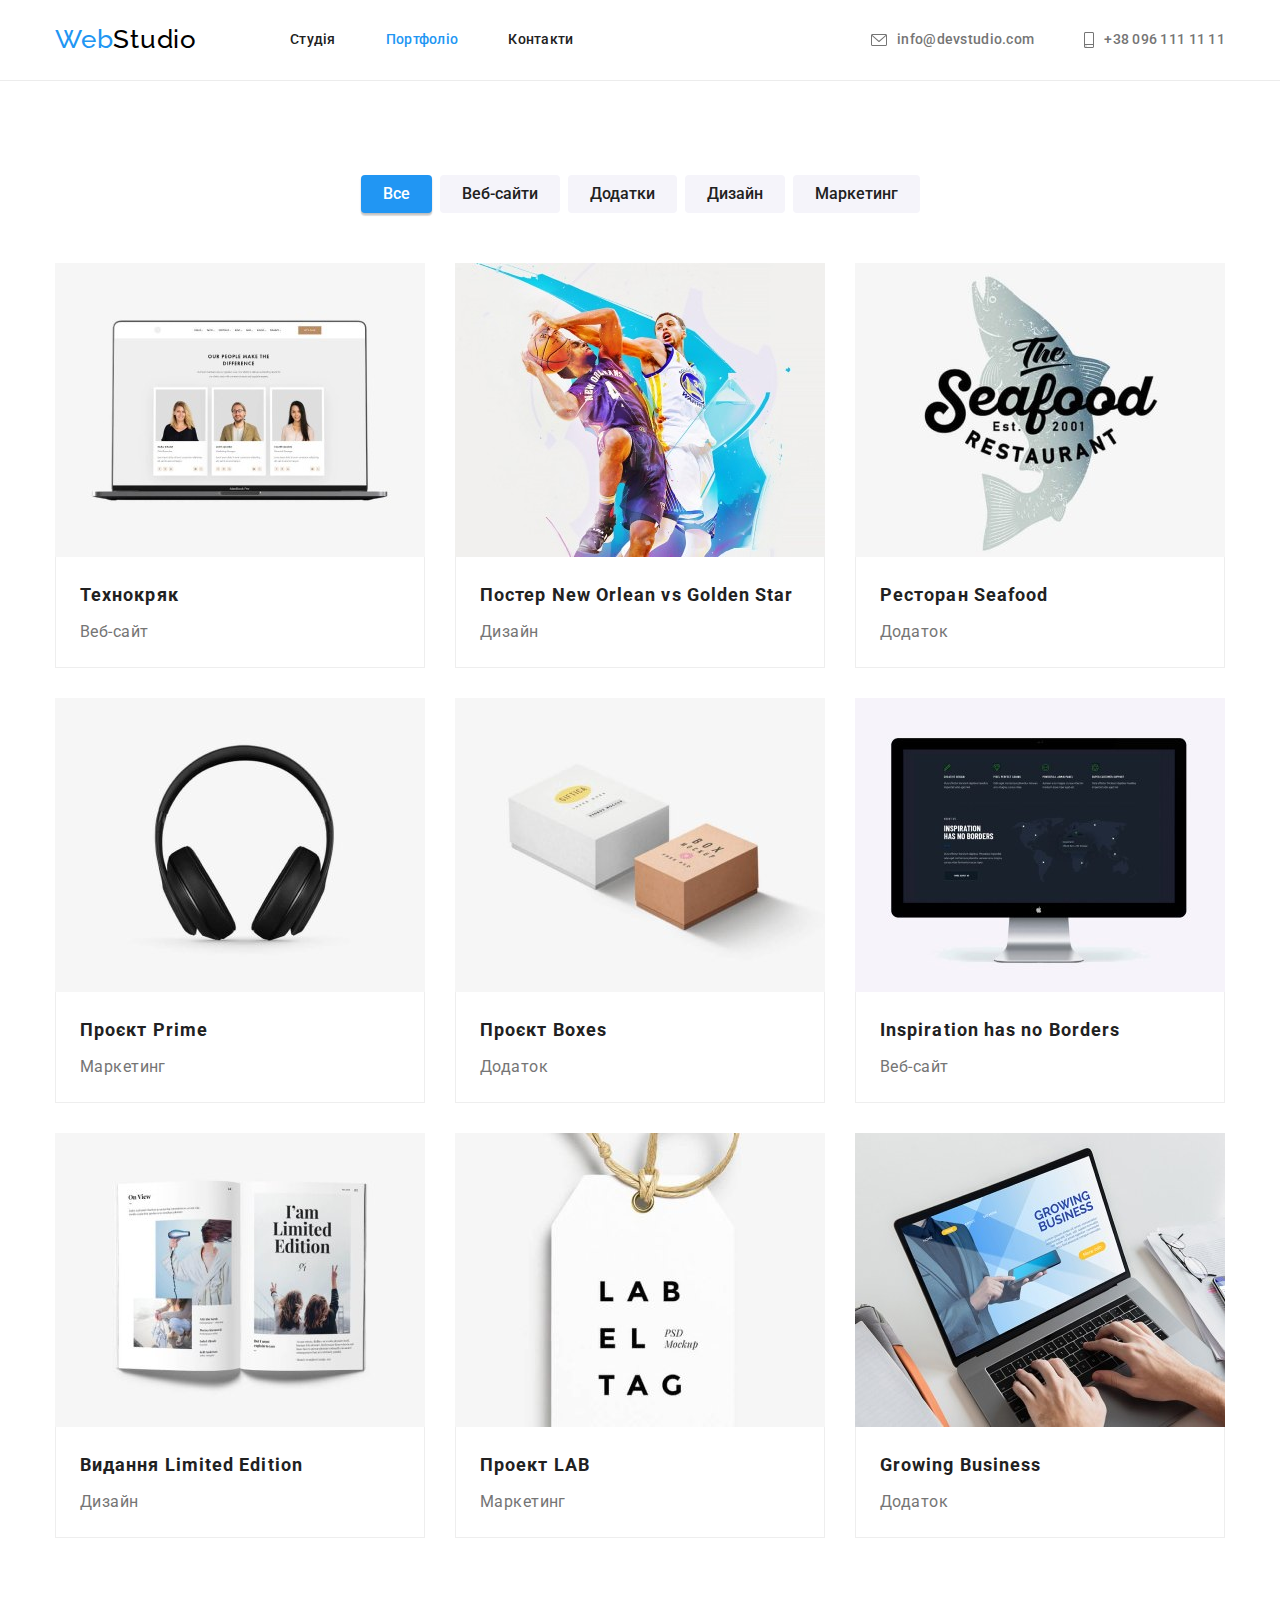
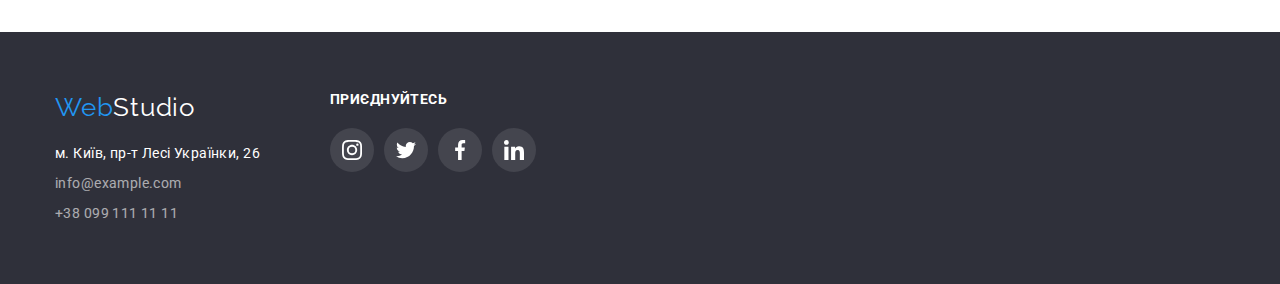
==== portfolio.html @ c3ac12e1 "Clone files from 4 module" ====
<!DOCTYPE html>
<html lang="uk">

<head>
    <meta charset="UTF-8">
    <meta http-equiv="X-UA-Compatible" content="IE=edge">
    <meta name="viewport" content="width=device-width, initial-scale=1.0">
    <title>Portfolio</title>
    <link rel="preconnect" href="https://fonts.googleapis.com">
    <link rel="preconnect" href="https://fonts.gstatic.com" crossorigin>
    <link href="https://fonts.googleapis.com/css2?family=Raleway:wght@700&family=Roboto:wght@400;500;700;900&display=swap" rel="stylesheet">
    <link rel="stylesheet" href="https://cdnjs.cloudflare.com/ajax/libs/modern-normalize/1.1.0/modern-normalize.min.css">
    <link rel="stylesheet" href="./css/styles.css">
</head>

<body>

    <header>
    
        <div class="container">
            <!-- Navigation -->
            <nav class="main-nav">
                <a href="./index.html" lang="en" class="logo"><span>Web</span>Studio</a>
                <ul class="list site-nav">
                    <li><a href="./index.html" class="link">Студія</a></li>
                    <li><a href="./portfolio.html" class="link current">Портфоліо</a></li>
                    <li><a href="" class="link">Контакти</a></li>
                </ul>
            </nav>
    
            <!-- Contacts -->
            <ul class="list contact-list">
                <li>
                    <a href="mailto:info@devstudio.com" lang="en" class="link contact">
                        <svg width="16px" height="12px" class="contact-icon">
                            <use href="./images/icons/icons.svg#icon-envelope"></use>
                        </svg>
                        info@devstudio.com
                    </a>
                </li>
                <li>
                    <a href="tel:+380961111111" class="link contact">
                        <svg width="10px" height="16px" class="contact-icon">
                            <use href="./images/icons/icons.svg#icon-smartphone"></use>
                        </svg>
                        +38 096 111 11 11
                    </a>
                </li>
            </ul>
        </div>
    
    </header>

    <main>
        <!-- Portfolio -->
        <section class="portfolio section">
        <div class="container">

                <h1 class="visually-hidden">Наші роботи</h1>
                <ul class="list button">
                    <li>
                        <button type="button" class="secondary-button current">Все</button>
                    </li>
                    <li>
                        <button type="button" class="secondary-button">Веб-сайти</button>
                    </li>
                    <li>
                        <button type="button" class="secondary-button">Додатки</button>
                    </li>
                    <li>
                        <button type="button" class="secondary-button">Дизайн</button>
                    </li>
                    <li>
                        <button type="button" class="secondary-button">Маркетинг</button>
                    </li>
                </ul>
                
                <ul class="list card-list">
                    <li class="card-item">
                        <img src="./images/portfolio/techno-kryak.jpg" alt="techno-kryak" width="370" class="card-img">
                        <div class="card-info">
                            <h2 class="card-title">Технокряк</h2>
                            <p class="card-desc">Веб-сайт</p>
                        </div>
                    </li>
                    <li class="card-item">
                        <img src="./images/portfolio/poster-no-vs-gs.jpg" alt="poster-no-vs-gs" width="370" class="card-img">
                        <div class="card-info">
                            <h2 class="card-title">Постер New Orlean vs Golden Star</h2>
                            <p class="card-desc">Дизайн</p>
                        </div>
                    </li>
                    <li class="card-item">
                        <img src="./images/portfolio/restaurant-seafood.jpg" alt="restaurant-seafood" width="370" class="card-img">
                        <div class="card-info">
                            <h2 class="card-title">Ресторан Seafood</h2>
                            <p class="card-desc">Додаток</p>
                        </div>
                    </li>
                    <li class="card-item">
                        <img src="./images/portfolio/project-prime.jpg" alt="project-prime" width="370" class="card-img">
                        <div class="card-info">
                            <h2 class="card-title">Проєкт Prime</h2>
                            <p class="card-desc">Маркетинг</p>
                        </div>
                    </li>
                    <li class="card-item">
                        <img src="./images/portfolio/project-boxes.jpg" alt="project-boxes" width="370" class="card-img">
                        <div class="card-info">
                            <h2 class="card-title">Проєкт Boxes</h2>
                            <p class="card-desc">Додаток</p>
                        </div>
                    </li>
                    <li class="card-item">
                        <img src="./images/portfolio/inspirarion-no-borders.jpg" alt="inspirarion-has-no-borders" width="370" class="card-img">
                        <div class="card-info">
                            <h2 class="card-title">Inspiration has no Borders</h2>
                            <p class="card-desc">Веб-сайт</p>
                        </div>
                    </li>
                    <li class="card-item">
                        <img src="./images/portfolio/limited-edition.jpg" alt="limited-edition" width="370" class="card-img">
                        <div class="card-info">
                            <h2 class="card-title">Видання Limited Edition</h2>
                            <p class="card-desc">Дизайн</p>
                        </div>
                    </li>
                    <li class="card-item">
                        <img src="./images/portfolio/project-lab.jpg" alt="project-lab" width="370" class="card-img">
                        <div class="card-info">
                            <h2 class="card-title">Проект LAB</h2>
                            <p class="card-desc">Маркетинг</p>
                        </div>
                    </li>
                    <li class="card-item">
                        <img src="./images/portfolio/growing-business.jpg" alt="growing-business" width="370" class="card-img">
                        <div class="card-info">
                            <h2 class="card-title">Growing Business</h2>
                            <p class="card-desc">Додаток</p>
                        </div>
                    </li>
                </ul>

        </div>
        </section>

    </main>

    <footer class="footer">
    
        <div class="container">
            <!-- Logo and address -->
            <div class="address-section">
                <!-- Address -->
                <a href="./index.html" lang="en" class="link logo"><span>Web</span>Studio</a>
    
                <address>
                    <ul class="list">
                        <li class="address-item"><a href="" class="link">м. Київ, пр-т Лесі Українки, 26</a></li>
                        <li class="address-item"><a href="mailto:info@example.com" class="link contact">info@example.com</a>
                        </li>
                        <li class="address-item"><a href="tel:+380991111111" class="link contact">+38 099 111 11 11</a></li>
                    </ul>
                </address>
            </div>
    
            <!-- Social links -->
            <div class="social-section">
                <h3 class="social-title">Приєднуйтесь</h3>
                <ul class="list social-list">
                    <li class="list-item social-item">
                        <a href="" class="link social-link">
                            <svg class="social-icon">
                                <use href="./images/icons/icons.svg#icon-instagram"></use>
                            </svg>
                        </a>
                    </li>
                    <li class="list-item social-item">
                        <a href="" class="link social-link">
                            <svg class="social-icon">
                                <use href="./images/icons/icons.svg#icon-twitter"></use>
                            </svg>
                        </a>
                    </li>
                    <li class="list-item social-item">
                        <a href="" class="link social-link">
                            <svg class="social-icon">
                                <use href="./images/icons/icons.svg#icon-facebook"></use>
                            </svg>
                        </a>
                    </li>
                    <li class="list-item social-item">
                        <a href="" class="link social-link">
                            <svg class="social-icon">
                                <use href="./images/icons/icons.svg#icon-linkedin"></use>
                            </svg>
                        </a>
                    </li>
                </ul>
            </div>
        </div>
    </footer>

</body>

</html>
---- css/styles.css ----
/* main color for text: #757575; */
/* main color for text in header: #212121; */
/* secondary color for text: #FFFFFF; */
/* color accent: #2196F3 */

/* main background color: #FFFFFF; */
/* secondary background color: #2F303A */
/* another background color: #F5F4FA */

/* common selectors */
:root {
    --primary-text-color: #757575;
    --title-text-color: #212121;
    --accent-color: #2196F3;
    --primary-white-color: #FFFFFF;
    --secondary-white-color: #F5F4FA;
    --secondary-background-color: #2F303A;
}

body {
    background-color: var(--primary-white-color);
    color: var(--primary-text-color);
    font-family: 'Roboto', sans-serif;
    letter-spacing: 0.03em;
    font-size: 14px;
}

html {
    box-sizing: border-box;
}

*,
*::after,
*::before {
    box-sizing: inherit;
}


.list {
    list-style: none;
    margin: 0;
    padding: 0;
}

.link {
    text-decoration: none;
}

.link.current {
    color: var(--accent-color);
}

.visually-hidden {
    position: absolute;
    width: 1px;
    height: 1px;
    margin: -1px;
    border: 0;
    padding: 0;
    white-space: nowrap;
    clip-path: inset(100%);
    clip: rect(0 0 0 0);
    overflow: hidden;
}

button {
    cursor: pointer;
}

.container {
    margin: 0 auto;
    width: 1200px;
    padding: 0 15px;
}

h1, h2, h3, h4, h5, h6 {
    margin: 0px;
}

p {
    margin: 0px;
}

.section {
    padding-top: 94px;
    padding-bottom: 94px;
}

/* HEADER */
header {
    font-weight: 500;
    line-height: 1.14;
    letter-spacing: 0.02em;
    border-bottom: 1px solid #ECECEC;
}

header .container {
    display: flex;
    align-items: center;
}

.main-nav {
    display: flex;
    align-items: center;
}

/* logo */
nav .logo {
    margin-right: 93px;

    text-decoration: none;
    color: #000000;
}

.logo span {
    color: var(--accent-color);
}

.logo {
    font-family: 'Raleway', sans-serif;
    font-size: 26px;
    line-height: 1.2;
    letter-spacing: 0.03em;
}

.site-nav {
    display: flex;
}

.site-nav li:not(:last-child) {
    margin-right: 50px;
}

/* links for pages */
nav .link {
    display: block;
    padding-top: 32px;
    padding-bottom: 32px;

    color: var(--title-text-color);
}

nav .link:hover,
nav .link:focus {
    color: var(--accent-color);
}

/* Contacts */
.contact-list {
    display: flex;
    margin-left: auto;
}

.contact-list .link {
    padding-top: 32px;
    padding-bottom: 32px; 
}

.contact-list li:not(:last-child) {
    margin-right: 50px;
}

.contact {
    display: flex;
    align-items: center;
    color: var(--primary-text-color);
}

.contact-icon {
    display: block;
    margin-right: 10px;
    fill: currentColor;
}

.contact:hover,
.contact:focus {
    color: var(--accent-color);
}

/* MAIN */
/* Order a service */
.order {
    
    background-image: linear-gradient( 
    to right,    
    rgba(47, 48, 58, 0.4),
    rgba(47, 48, 58, 0.4)),
    url(../images/background/group-people.jpg);
    background-repeat: no-repeat;
    max-width: 1600px;
    height: 600px;
    background-position: center;
    margin-right: auto;
    margin-left: auto;

    background-color: var(--secondary-background-color);
    padding-top: 200px;
    padding-bottom: 200px;
    text-align: center;
}

.order-title {
    margin-right: auto;
    margin-left: auto;
    margin-bottom:30px;
    width: 696px;
    

    color: var(--primary-white-color);
    font-weight: 900;
    font-size: 44px;
    line-height: 1.36;
    text-align: center;
    letter-spacing: 0.06em;
    text-transform: uppercase;
}

.primary-button {
    padding: 10px 32px;
    box-shadow: 0px 4px 4px rgba(0, 0, 0, 0.15);
    border-radius: 4px;
    min-width: 216px;
    min-height: 50px;

    color: var(--primary-white-color);
    background-color: var(--accent-color);
    border: 0px;
    font-family: inherit;
    font-weight: 700;
    font-size: 16px;
    line-height: 1.88;
    text-align: center;
    letter-spacing: 0.06em;
}

/* Our adventages */
.adventage {
    padding-top: 94px;
    padding-bottom: 0px;
}

.adventage-list {
    display: flex;
}

.adventage-list li:not(:last-child) {
    margin-right: 30px;
}

.adventage-title {
    margin-bottom: 10px;

    color: var(--title-text-color);
    font-size: 14px;
    line-height: 1.14;
    text-transform: uppercase;
}

.adventage-desc {
    width: 270px;
    line-height: 1.71;
}

.adventage-icon {
    display: flex;
    justify-content: center;
    align-items: center;
    height: 120px;
    background-color: var(--secondary-white-color);
    border-radius: 4px;
    margin-bottom: 30px;
}


/* What we are doing */
.work img {
    display: block;
}

.work-list {
    display: flex;
}

.work-list li:not(:last-child) {
    margin-right: 30px;
}

.section-title {
    margin-bottom: 50px;

    color: var(--title-text-color);
    font-size: 36px;
    line-height: 1.17;
    text-align: center;
}

/* Our team */
.team {
    background-color: var(--secondary-white-color);
}

.team-list {
    display: flex;
}

.team-list .list-item:not(:last-child) {
    margin-right: 30px;
}

.team .list-item {
    width: 270px;
    text-align: center;

    background: #FFFFFF;
    box-shadow: 0px 1px 3px rgba(0, 0, 0, 0.12), 0px 1px 1px rgba(0, 0, 0, 0.14), 0px 2px 1px rgba(0, 0, 0, 0.2);
    border-radius: 0px 0px 4px 4px;
}

.hero-img {
    display: block;
}

.team-info {
    padding-top: 30px;
    padding-bottom: 30px;
}

.hero-title {
    margin-bottom: 10px;

    color: var(--title-text-color);
    font-weight: 500;
    font-size: 16px;
    line-height: 1.2;
}

.hero-desc {
    margin-bottom: 16px;
    font-size: 16px;
    line-height: 1.2;
}

.social-list {
    display: flex;
    justify-content: center;
}

.social-item:not(:last-child) {
    margin-right: 10px;
}

.social-link {
    display: flex;
    justify-content: center;
    align-items: center;
    width: 44px;
    height: 44px;
    border-radius: 50%;
    color: #AFB1B8;;
}

.social-link:hover,
.social-link:focus {
    background-color: var(--accent-color);
    color: var(--primary-white-color);
}

.social-icon {
    width: 20px;
    height: 20px;
    fill: currentColor;
}

/* Our clients */
.client-list {
    display: flex;
    justify-content: center;
}

.client-item:not(:last-child) {
    margin-right: 30px;
}

.client-link {
    display: flex;
    justify-content: center;
    align-items: center;
    width: 170px;
    height: 92px;
    color: #AFB1B8;
    border: 1px solid #AFB1B8;
    border-radius: 4px;
}

.client-link:hover,
.client-link:focus {
    color: var(--accent-color);
    border: 1px solid var(--accent-color);
}

.client-icon {
    width: 106px;
    fill: currentColor;
}


/* FOOTER */
/* address */
.footer {
    padding-top: 60px;
    padding-bottom: 60px;
    background-color: var(--secondary-background-color);
}
.link.logo {
    display: inline-block;
    margin-bottom: 20px;
}

footer .link {
    color: var(--primary-white-color);
}

address .link {
    font-style: normal;
    line-height: 1.5;
}

address .contact {
    opacity: 0.6;
}


.address-item:not(:last-child){
    margin-bottom: 9px;
}

.footer .container {
    display: flex;
}

.address-section {
    margin-right: 70px;
}

.social-title {
    margin-bottom: 20px;

    font-size: 14px;
    line-height: 1.14;
    text-transform: uppercase;
    color: var(--primary-white-color);
}

.social-section .social-link {
    background: rgba(255, 255, 255, 0.1);
}

.social-section .social-link:hover,
.social-section .social-link:focus {
    background-color: var(--accent-color);
}



/* PORTFOLIO PAGE */


/* buttons */
.list.button {
    display: flex;
    justify-content: center;
    margin-bottom: 50px;
}

.list.button li:not(:last-child) {
    margin-right: 8px;
}

.secondary-button {
    padding: 6px 22px;
    border-radius: 4px;

    color: var(--title-text-color);
    background-color: var(--secondary-white-color);
    border: 0px;

    font-family: inherit;
    font-weight: 500;
    font-size: 16px;
    line-height: 1.62;
    text-align: center;
}

.secondary-button:hover,
.secondary-button:focus {
    color: var(--primary-white-color);
    background-color: var(--accent-color);
    box-shadow: 0px 3px 1px rgba(0, 0, 0, 0.1), 0px 1px 2px rgba(0, 0, 0, 0.08), 0px 2px 2px rgba(0, 0, 0, 0.12);
}

.secondary-button.current {
    color: var(--primary-white-color);
    background-color: var(--accent-color);
    box-shadow: 0px 3px 1px rgba(0, 0, 0, 0.1), 0px 1px 2px rgba(0, 0, 0, 0.08), 0px 2px 2px rgba(0, 0, 0, 0.12);
}

/* Cards */
.card-list {
    display: flex;
    flex-wrap: wrap;
    margin: -15px;
}
.card-item {
    width: 370px;
    margin: 15px;

    background: var(--primary-white-color);
    border: 1px solid #EEEEEE;
}

.card-img {
    display: block;
    margin: -1px 0 0 -1px;
}

.card-info {
    padding: 20px 24px;
}

.card-title {
    margin-bottom: 4px;
    color: var(--title-text-color);
    font-size: 18px;
    line-height: 2;
    letter-spacing: 0.06em;
}

.card-desc {
    max-width: 322px;
    
    font-size: 16px;
    line-height: 1.88;
}
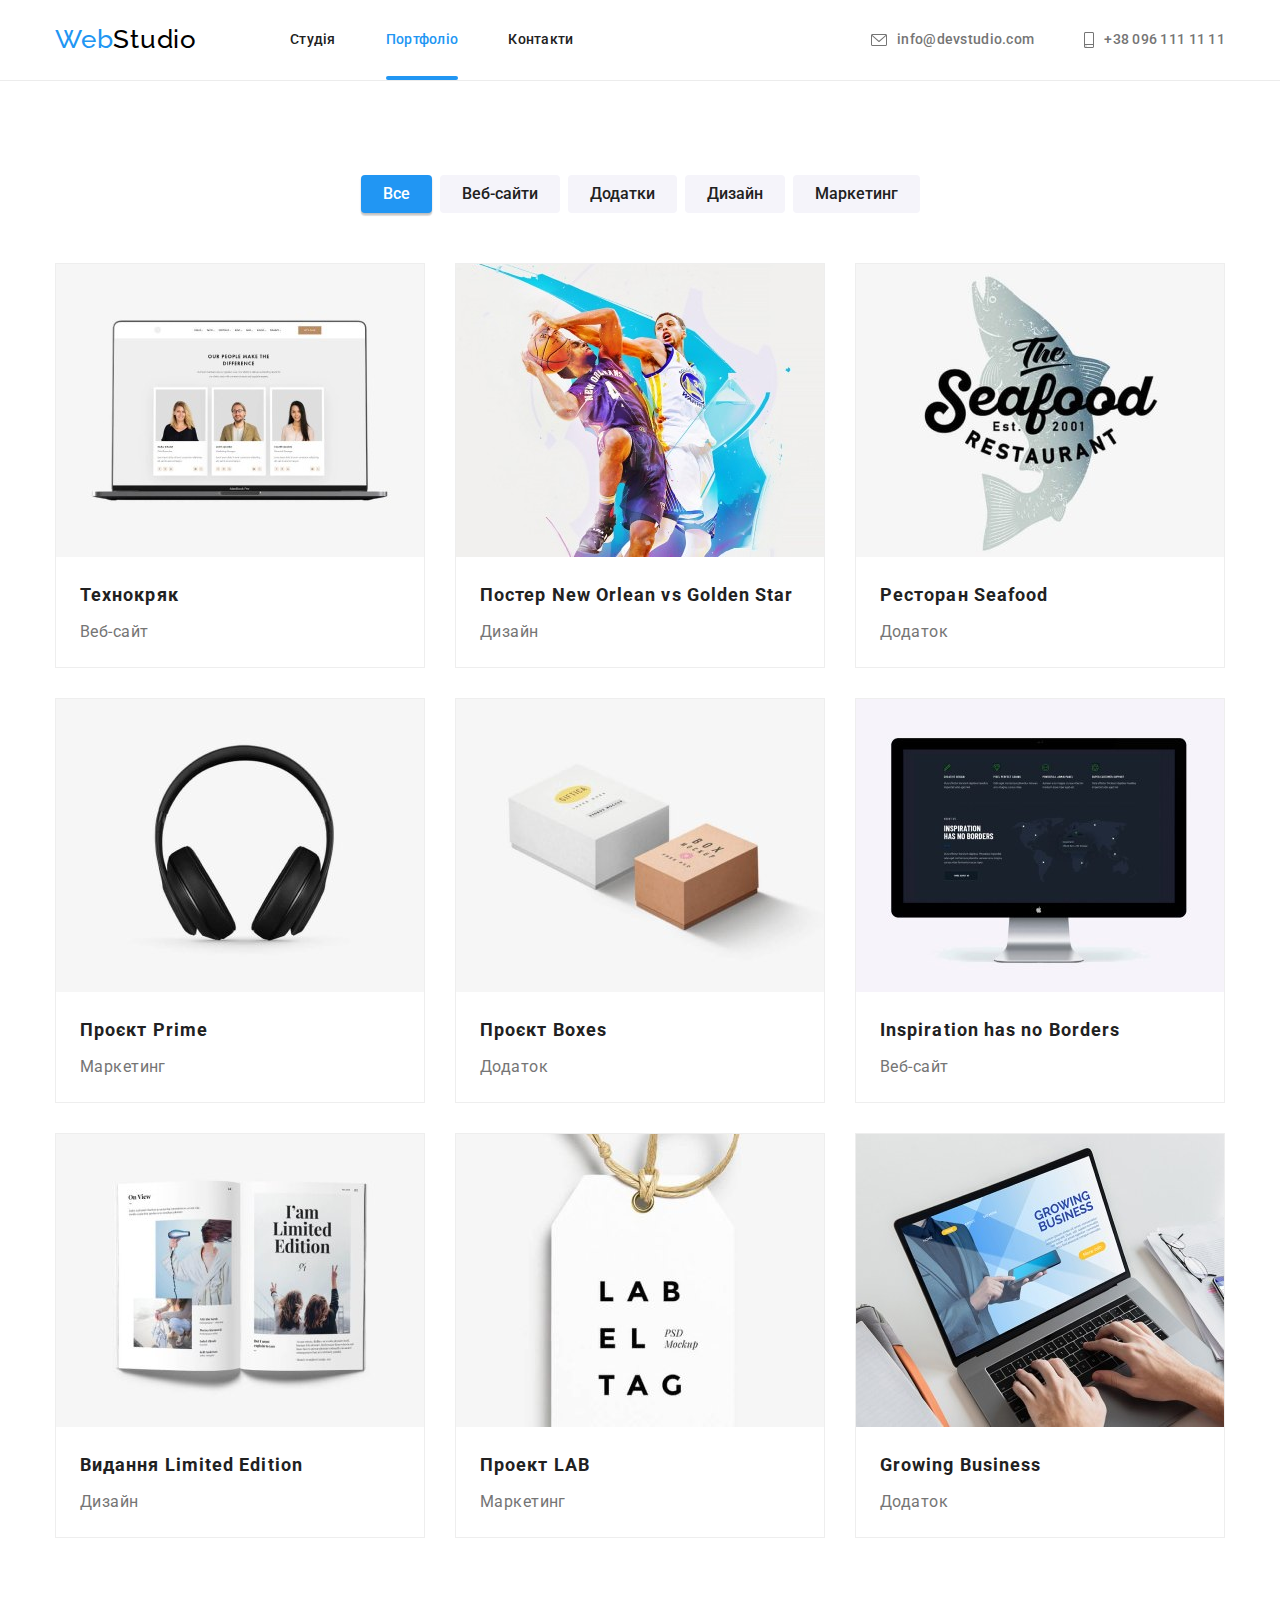
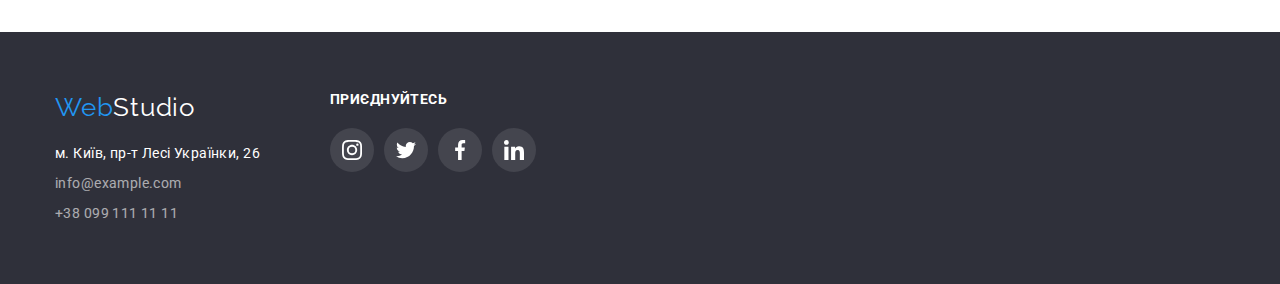
==== commit c8631314: "Adde all animation" ====
--- a/portfolio.html
+++ b/portfolio.html
@@ -77,63 +77,125 @@
                 
                 <ul class="list card-list">
                     <li class="card-item">
-                        <img src="./images/portfolio/techno-kryak.jpg" alt="techno-kryak" width="370" class="card-img">
+                        <div class="card-icon">
+                            <img src="./images/portfolio/techno-kryak.jpg" alt="techno-kryak" width="370" class="card-img">
+                            <div class="card-overlay">
+                                <p class="overlay-desc">Ресурс пропонує комплексні пропозиції з різним рівнем функціоналу та сервісів. Все це дозволить відвідувачу отримати
+                                вичерпні відомості про компанію чи приватну особу.</p>
+                            </div>
+                        </div>
                         <div class="card-info">
                             <h2 class="card-title">Технокряк</h2>
                             <p class="card-desc">Веб-сайт</p>
                         </div>
                     </li>
                     <li class="card-item">
-                        <img src="./images/portfolio/poster-no-vs-gs.jpg" alt="poster-no-vs-gs" width="370" class="card-img">
+                        <div class="card-icon">
+                            <img src="./images/portfolio/poster-no-vs-gs.jpg" alt="poster-no-vs-gs" width="370" class="card-img">
+                            <div class="card-overlay">
+                                <p class="overlay-desc">Ресурс пропонує комплексні пропозиції з різним рівнем функціоналу та сервісів. Все це
+                                    дозволить відвідувачу отримати
+                                    вичерпні відомості про компанію чи приватну особу.</p>
+                            </div>
+                        </div>
                         <div class="card-info">
                             <h2 class="card-title">Постер New Orlean vs Golden Star</h2>
                             <p class="card-desc">Дизайн</p>
                         </div>
                     </li>
                     <li class="card-item">
-                        <img src="./images/portfolio/restaurant-seafood.jpg" alt="restaurant-seafood" width="370" class="card-img">
+                        <div class="card-icon">
+                            <img src="./images/portfolio/restaurant-seafood.jpg" alt="restaurant-seafood" width="370" class="card-img">
+                            <div class="card-overlay">
+                                <p class="overlay-desc">Ресурс пропонує комплексні пропозиції з різним рівнем функціоналу та сервісів. Все це
+                                    дозволить відвідувачу отримати
+                                    вичерпні відомості про компанію чи приватну особу.</p>
+                            </div>
+                        </div>
                         <div class="card-info">
                             <h2 class="card-title">Ресторан Seafood</h2>
                             <p class="card-desc">Додаток</p>
                         </div>
                     </li>
                     <li class="card-item">
-                        <img src="./images/portfolio/project-prime.jpg" alt="project-prime" width="370" class="card-img">
+                        <div class="card-icon">
+                            <img src="./images/portfolio/project-prime.jpg" alt="project-prime" width="370" class="card-img">
+                            <div class="card-overlay">
+                                <p class="overlay-desc">Ресурс пропонує комплексні пропозиції з різним рівнем функціоналу та сервісів. Все це
+                                    дозволить відвідувачу отримати
+                                    вичерпні відомості про компанію чи приватну особу.</p>
+                            </div>
+                        </div>
                         <div class="card-info">
                             <h2 class="card-title">Проєкт Prime</h2>
                             <p class="card-desc">Маркетинг</p>
                         </div>
                     </li>
                     <li class="card-item">
-                        <img src="./images/portfolio/project-boxes.jpg" alt="project-boxes" width="370" class="card-img">
+                        <div class="card-icon">
+                            <img src="./images/portfolio/project-boxes.jpg" alt="project-boxes" width="370" class="card-img">
+                            <div class="card-overlay">
+                                <p class="overlay-desc">Ресурс пропонує комплексні пропозиції з різним рівнем функціоналу та сервісів. Все це
+                                    дозволить відвідувачу отримати
+                                    вичерпні відомості про компанію чи приватну особу.</p>
+                            </div>
+                        </div>
                         <div class="card-info">
                             <h2 class="card-title">Проєкт Boxes</h2>
                             <p class="card-desc">Додаток</p>
                         </div>
                     </li>
                     <li class="card-item">
-                        <img src="./images/portfolio/inspirarion-no-borders.jpg" alt="inspirarion-has-no-borders" width="370" class="card-img">
+                        <div class="card-icon">
+                            <img src="./images/portfolio/inspirarion-no-borders.jpg" alt="inspirarion-has-no-borders" width="370" class="card-img">
+                            <div class="card-overlay">
+                                <p class="overlay-desc">Ресурс пропонує комплексні пропозиції з різним рівнем функціоналу та сервісів. Все це
+                                    дозволить відвідувачу отримати
+                                    вичерпні відомості про компанію чи приватну особу.</p>
+                            </div>
+                        </div>
                         <div class="card-info">
                             <h2 class="card-title">Inspiration has no Borders</h2>
                             <p class="card-desc">Веб-сайт</p>
                         </div>
                     </li>
                     <li class="card-item">
-                        <img src="./images/portfolio/limited-edition.jpg" alt="limited-edition" width="370" class="card-img">
+                        <div class="card-icon">
+                            <img src="./images/portfolio/limited-edition.jpg" alt="limited-edition" width="370" class="card-img">
+                            <div class="card-overlay">
+                                <p class="overlay-desc">Ресурс пропонує комплексні пропозиції з різним рівнем функціоналу та сервісів. Все це
+                                    дозволить відвідувачу отримати
+                                    вичерпні відомості про компанію чи приватну особу.</p>
+                            </div>
+                        </div>
                         <div class="card-info">
                             <h2 class="card-title">Видання Limited Edition</h2>
                             <p class="card-desc">Дизайн</p>
                         </div>
                     </li>
                     <li class="card-item">
-                        <img src="./images/portfolio/project-lab.jpg" alt="project-lab" width="370" class="card-img">
+                        <div class="card-icon">
+                            <img src="./images/portfolio/project-lab.jpg" alt="project-lab" width="370" class="card-img">
+                            <div class="card-overlay">
+                                <p class="overlay-desc">Ресурс пропонує комплексні пропозиції з різним рівнем функціоналу та сервісів. Все це
+                                    дозволить відвідувачу отримати
+                                    вичерпні відомості про компанію чи приватну особу.</p>
+                            </div>
+                        </div>
                         <div class="card-info">
                             <h2 class="card-title">Проект LAB</h2>
                             <p class="card-desc">Маркетинг</p>
                         </div>
                     </li>
                     <li class="card-item">
-                        <img src="./images/portfolio/growing-business.jpg" alt="growing-business" width="370" class="card-img">
+                        <div class="card-icon">
+                            <img src="./images/portfolio/growing-business.jpg" alt="growing-business" width="370" class="card-img">
+                            <div class="card-overlay">
+                                <p class="overlay-desc">Ресурс пропонує комплексні пропозиції з різним рівнем функціоналу та сервісів. Все це
+                                    дозволить відвідувачу отримати
+                                    вичерпні відомості про компанію чи приватну особу.</p>
+                            </div>
+                        </div>
                         <div class="card-info">
                             <h2 class="card-title">Growing Business</h2>
                             <p class="card-desc">Додаток</p>
--- a/css/styles.css
+++ b/css/styles.css
@@ -15,6 +15,8 @@
     --primary-white-color: #FFFFFF;
     --secondary-white-color: #F5F4FA;
     --secondary-background-color: #2F303A;
+
+    --time-function: cubic-bezier(0.4, 0, 0.2, 1);
 }
 
 body {
@@ -48,6 +50,20 @@
 
 .link.current {
     color: var(--accent-color);
+}
+
+.link.current::after {
+    position: absolute;
+
+    content: '';
+    width: 100%;
+    height: 4px;
+    transform: scaleX(1);
+
+    left: 0px;
+    bottom: 0px;
+    border-radius: 2px;
+    background-color: var(--accent-color);
 }
 
 .visually-hidden {
@@ -133,11 +149,15 @@
 
 /* links for pages */
 nav .link {
+    position: relative;
+
     display: block;
     padding-top: 32px;
     padding-bottom: 32px;
 
     color: var(--title-text-color);
+
+    transition: color 250ms var(--time-function);
 }
 
 nav .link:hover,
@@ -145,6 +165,29 @@
     color: var(--accent-color);
 }
 
+nav .link::after,
+nav .link::after {
+    position: absolute;
+
+    content: '';
+    width: 100%;
+    height: 4px;
+    right: 0px;
+    bottom: 0px;
+
+    border-radius: 2px;
+    background-color: var(--accent-color);
+
+    transform: scaleX(0);
+    transition: transform 250ms var(--time-function),
+    width 250ms var(--time-function);
+}
+
+nav .link:hover::after,
+nav .link:focus::after {
+    transform: scaleX(1);
+}
+
 /* Contacts */
 .contact-list {
     display: flex;
@@ -164,6 +207,8 @@
     display: flex;
     align-items: center;
     color: var(--primary-text-color);
+
+    transition: color 250ms var(--time-function);
 }
 
 .contact-icon {
@@ -281,9 +326,32 @@
     display: flex;
 }
 
-.work-list li:not(:last-child) {
+.work-item {
+    position: relative;
+}
+
+.work-item:not(:last-child) {
     margin-right: 30px;
 }
+
+.work-desc {
+    position: absolute;
+    width: 100%;
+    height: 70px;
+    left: 0px;
+    bottom: 0px;
+    padding: 27px;
+    background-color: rgba(47, 48, 58, 0.8);
+}
+
+.work-title {
+        font-size: 14px;
+        line-height: 1.14;
+        text-align: center;
+        text-transform: uppercase;
+        color: var(--primary-white-color);
+}
+
 
 .section-title {
     margin-bottom: 50px;
@@ -356,7 +424,10 @@
     width: 44px;
     height: 44px;
     border-radius: 50%;
-    color: #AFB1B8;;
+    color: #AFB1B8;
+
+    transition: background-color 250ms var(--time-function),
+    color 250ms var(--time-function);
 }
 
 .social-link:hover,
@@ -390,6 +461,9 @@
     color: #AFB1B8;
     border: 1px solid #AFB1B8;
     border-radius: 4px;
+
+    transition: color 250ms var(--time-function),
+    border 250ms var(--time-function);
 }
 
 .client-link:hover,
@@ -453,6 +527,8 @@
 
 .social-section .social-link {
     background: rgba(255, 255, 255, 0.1);
+
+    transition: background-color 250ms var(--time-function);
 }
 
 .social-section .social-link:hover,
@@ -489,6 +565,9 @@
     font-size: 16px;
     line-height: 1.62;
     text-align: center;
+
+    transition: background-color 250ms var(--time-function),
+    box-shadow 250ms var(--time-function);
 }
 
 .secondary-button:hover,
@@ -518,9 +597,49 @@
     border: 1px solid #EEEEEE;
 }
 
-.card-img {
+.card-item:hover,
+.card-item:focus {
+    box-shadow: 0px 1px 1px rgba(0, 0, 0, 0.12), 0px 4px 4px rgba(0, 0, 0, 0.06), 1px 4px 6px rgba(0, 0, 0, 0.16);
+}
+
+
+.card-img{
     display: block;
     margin: -1px 0 0 -1px;
+}
+
+.card-icon {
+    position: relative;
+    overflow: hidden;
+}
+
+.card-overlay {
+    position: absolute;
+
+    
+    top: 0;
+    left: 0px;
+    width: 100%;
+    height: 100%;
+
+    padding: 63px 24px;
+    background-color: rgba(33, 150, 243, 0.9);
+
+    transform: translateY(100%);
+    transition: transform 250ms var(--time-function);
+}
+
+.card-icon:hover .card-overlay,
+.card-icon:focus .card-overlay{
+    transform: translateY(0);
+}
+
+.overlay-desc {
+    font-weight: 400;
+    font-size: 18px;
+    line-height: 1.56;
+    
+    color: var(--primary-white-color);
 }
 
 .card-info {
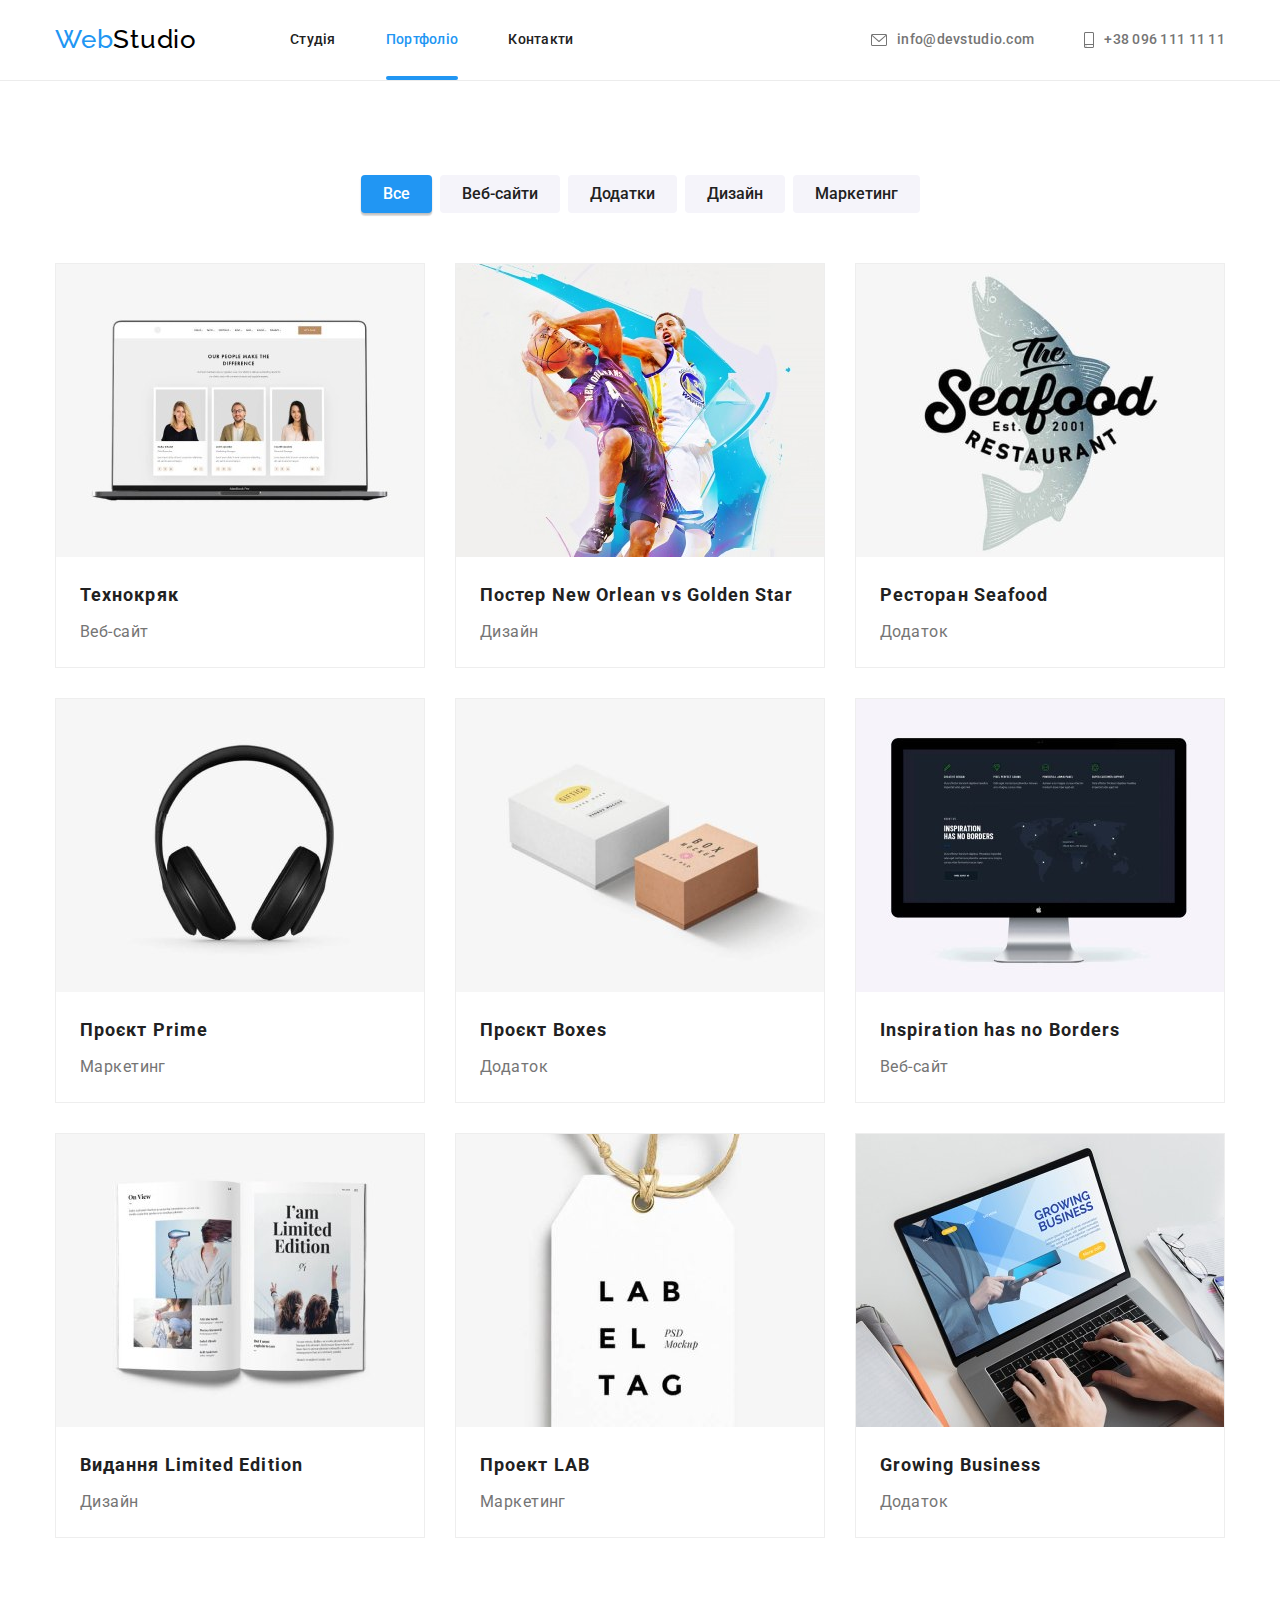
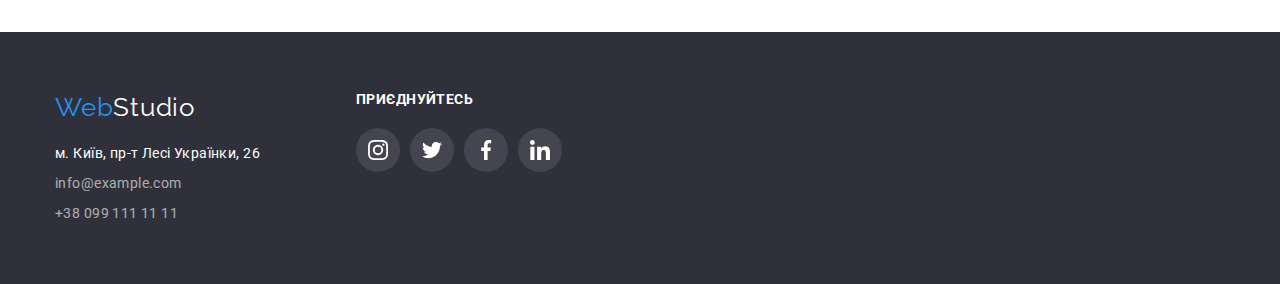
==== commit fb024466: "Changed Prettierrc.json" ====
--- a/portfolio.html
+++ b/portfolio.html
@@ -1,268 +1,333 @@
 <!DOCTYPE html>
 <html lang="uk">
-
-<head>
-    <meta charset="UTF-8">
-    <meta http-equiv="X-UA-Compatible" content="IE=edge">
-    <meta name="viewport" content="width=device-width, initial-scale=1.0">
+  <head>
+    <meta charset="UTF-8" />
+    <meta http-equiv="X-UA-Compatible" content="IE=edge" />
+    <meta name="viewport" content="width=device-width, initial-scale=1.0" />
     <title>Portfolio</title>
-    <link rel="preconnect" href="https://fonts.googleapis.com">
-    <link rel="preconnect" href="https://fonts.gstatic.com" crossorigin>
-    <link href="https://fonts.googleapis.com/css2?family=Raleway:wght@700&family=Roboto:wght@400;500;700;900&display=swap" rel="stylesheet">
-    <link rel="stylesheet" href="https://cdnjs.cloudflare.com/ajax/libs/modern-normalize/1.1.0/modern-normalize.min.css">
-    <link rel="stylesheet" href="./css/styles.css">
-</head>
-
-<body>
-
+    <link rel="preconnect" href="https://fonts.googleapis.com" />
+    <link rel="preconnect" href="https://fonts.gstatic.com" crossorigin />
+    <link
+      href="https://fonts.googleapis.com/css2?family=Raleway:wght@700&family=Roboto:wght@400;500;700;900&display=swap"
+      rel="stylesheet"
+    />
+    <link
+      rel="stylesheet"
+      href="https://cdnjs.cloudflare.com/ajax/libs/modern-normalize/1.1.0/modern-normalize.min.css"
+    />
+    <link rel="stylesheet" href="./css/styles.css" />
+  </head>
+
+  <body>
     <header>
-    
+      <div class="container">
+        <!-- Navigation -->
+        <nav class="main-nav">
+          <a href="./index.html" lang="en" class="logo"><span>Web</span>Studio</a>
+          <ul class="list site-nav">
+            <li><a href="./index.html" class="link">Студія</a></li>
+            <li><a href="./portfolio.html" class="link current">Портфоліо</a></li>
+            <li><a href="" class="link">Контакти</a></li>
+          </ul>
+        </nav>
+
+        <!-- Contacts -->
+        <ul class="list contact-list">
+          <li>
+            <a href="mailto:info@devstudio.com" lang="en" class="link contact">
+              <svg width="16px" height="12px" class="contact-icon">
+                <use href="./images/icons/icons.svg#icon-envelope"></use>
+              </svg>
+              info@devstudio.com
+            </a>
+          </li>
+          <li>
+            <a href="tel:+380961111111" class="link contact">
+              <svg width="10px" height="16px" class="contact-icon">
+                <use href="./images/icons/icons.svg#icon-smartphone"></use>
+              </svg>
+              +38 096 111 11 11
+            </a>
+          </li>
+        </ul>
+      </div>
+    </header>
+
+    <main>
+      <!-- Portfolio -->
+      <section class="portfolio section">
         <div class="container">
-            <!-- Navigation -->
-            <nav class="main-nav">
-                <a href="./index.html" lang="en" class="logo"><span>Web</span>Studio</a>
-                <ul class="list site-nav">
-                    <li><a href="./index.html" class="link">Студія</a></li>
-                    <li><a href="./portfolio.html" class="link current">Портфоліо</a></li>
-                    <li><a href="" class="link">Контакти</a></li>
-                </ul>
-            </nav>
-    
-            <!-- Contacts -->
-            <ul class="list contact-list">
-                <li>
-                    <a href="mailto:info@devstudio.com" lang="en" class="link contact">
-                        <svg width="16px" height="12px" class="contact-icon">
-                            <use href="./images/icons/icons.svg#icon-envelope"></use>
-                        </svg>
-                        info@devstudio.com
-                    </a>
-                </li>
-                <li>
-                    <a href="tel:+380961111111" class="link contact">
-                        <svg width="10px" height="16px" class="contact-icon">
-                            <use href="./images/icons/icons.svg#icon-smartphone"></use>
-                        </svg>
-                        +38 096 111 11 11
-                    </a>
-                </li>
+          <h1 class="visually-hidden">Наші роботи</h1>
+          <ul class="list button">
+            <li>
+              <button type="button" class="secondary-button current">Все</button>
+            </li>
+            <li>
+              <button type="button" class="secondary-button">Веб-сайти</button>
+            </li>
+            <li>
+              <button type="button" class="secondary-button">Додатки</button>
+            </li>
+            <li>
+              <button type="button" class="secondary-button">Дизайн</button>
+            </li>
+            <li>
+              <button type="button" class="secondary-button">Маркетинг</button>
+            </li>
+          </ul>
+
+          <ul class="list card-list">
+            <li class="card-item">
+              <div class="card-icon">
+                <img
+                  src="./images/portfolio/techno-kryak.jpg"
+                  alt="techno-kryak"
+                  width="370"
+                  class="card-img"
+                />
+                <div class="card-overlay">
+                  <p class="overlay-desc"
+                    >Ресурс пропонує комплексні пропозиції з різним рівнем функціоналу та сервісів.
+                    Все це дозволить відвідувачу отримати вичерпні відомості про компанію чи
+                    приватну особу.</p
+                  >
+                </div>
+              </div>
+              <div class="card-info">
+                <h2 class="card-title">Технокряк</h2>
+                <p class="card-desc">Веб-сайт</p>
+              </div>
+            </li>
+            <li class="card-item">
+              <div class="card-icon">
+                <img
+                  src="./images/portfolio/poster-no-vs-gs.jpg"
+                  alt="poster-no-vs-gs"
+                  width="370"
+                  class="card-img"
+                />
+                <div class="card-overlay">
+                  <p class="overlay-desc"
+                    >Ресурс пропонує комплексні пропозиції з різним рівнем функціоналу та сервісів.
+                    Все це дозволить відвідувачу отримати вичерпні відомості про компанію чи
+                    приватну особу.</p
+                  >
+                </div>
+              </div>
+              <div class="card-info">
+                <h2 class="card-title">Постер New Orlean vs Golden Star</h2>
+                <p class="card-desc">Дизайн</p>
+              </div>
+            </li>
+            <li class="card-item">
+              <div class="card-icon">
+                <img
+                  src="./images/portfolio/restaurant-seafood.jpg"
+                  alt="restaurant-seafood"
+                  width="370"
+                  class="card-img"
+                />
+                <div class="card-overlay">
+                  <p class="overlay-desc"
+                    >Ресурс пропонує комплексні пропозиції з різним рівнем функціоналу та сервісів.
+                    Все це дозволить відвідувачу отримати вичерпні відомості про компанію чи
+                    приватну особу.</p
+                  >
+                </div>
+              </div>
+              <div class="card-info">
+                <h2 class="card-title">Ресторан Seafood</h2>
+                <p class="card-desc">Додаток</p>
+              </div>
+            </li>
+            <li class="card-item">
+              <div class="card-icon">
+                <img
+                  src="./images/portfolio/project-prime.jpg"
+                  alt="project-prime"
+                  width="370"
+                  class="card-img"
+                />
+                <div class="card-overlay">
+                  <p class="overlay-desc"
+                    >Ресурс пропонує комплексні пропозиції з різним рівнем функціоналу та сервісів.
+                    Все це дозволить відвідувачу отримати вичерпні відомості про компанію чи
+                    приватну особу.</p
+                  >
+                </div>
+              </div>
+              <div class="card-info">
+                <h2 class="card-title">Проєкт Prime</h2>
+                <p class="card-desc">Маркетинг</p>
+              </div>
+            </li>
+            <li class="card-item">
+              <div class="card-icon">
+                <img
+                  src="./images/portfolio/project-boxes.jpg"
+                  alt="project-boxes"
+                  width="370"
+                  class="card-img"
+                />
+                <div class="card-overlay">
+                  <p class="overlay-desc"
+                    >Ресурс пропонує комплексні пропозиції з різним рівнем функціоналу та сервісів.
+                    Все це дозволить відвідувачу отримати вичерпні відомості про компанію чи
+                    приватну особу.</p
+                  >
+                </div>
+              </div>
+              <div class="card-info">
+                <h2 class="card-title">Проєкт Boxes</h2>
+                <p class="card-desc">Додаток</p>
+              </div>
+            </li>
+            <li class="card-item">
+              <div class="card-icon">
+                <img
+                  src="./images/portfolio/inspirarion-no-borders.jpg"
+                  alt="inspirarion-has-no-borders"
+                  width="370"
+                  class="card-img"
+                />
+                <div class="card-overlay">
+                  <p class="overlay-desc"
+                    >Ресурс пропонує комплексні пропозиції з різним рівнем функціоналу та сервісів.
+                    Все це дозволить відвідувачу отримати вичерпні відомості про компанію чи
+                    приватну особу.</p
+                  >
+                </div>
+              </div>
+              <div class="card-info">
+                <h2 class="card-title">Inspiration has no Borders</h2>
+                <p class="card-desc">Веб-сайт</p>
+              </div>
+            </li>
+            <li class="card-item">
+              <div class="card-icon">
+                <img
+                  src="./images/portfolio/limited-edition.jpg"
+                  alt="limited-edition"
+                  width="370"
+                  class="card-img"
+                />
+                <div class="card-overlay">
+                  <p class="overlay-desc"
+                    >Ресурс пропонує комплексні пропозиції з різним рівнем функціоналу та сервісів.
+                    Все це дозволить відвідувачу отримати вичерпні відомості про компанію чи
+                    приватну особу.</p
+                  >
+                </div>
+              </div>
+              <div class="card-info">
+                <h2 class="card-title">Видання Limited Edition</h2>
+                <p class="card-desc">Дизайн</p>
+              </div>
+            </li>
+            <li class="card-item">
+              <div class="card-icon">
+                <img
+                  src="./images/portfolio/project-lab.jpg"
+                  alt="project-lab"
+                  width="370"
+                  class="card-img"
+                />
+                <div class="card-overlay">
+                  <p class="overlay-desc"
+                    >Ресурс пропонує комплексні пропозиції з різним рівнем функціоналу та сервісів.
+                    Все це дозволить відвідувачу отримати вичерпні відомості про компанію чи
+                    приватну особу.</p
+                  >
+                </div>
+              </div>
+              <div class="card-info">
+                <h2 class="card-title">Проект LAB</h2>
+                <p class="card-desc">Маркетинг</p>
+              </div>
+            </li>
+            <li class="card-item">
+              <div class="card-icon">
+                <img
+                  src="./images/portfolio/growing-business.jpg"
+                  alt="growing-business"
+                  width="370"
+                  class="card-img"
+                />
+                <div class="card-overlay">
+                  <p class="overlay-desc"
+                    >Ресурс пропонує комплексні пропозиції з різним рівнем функціоналу та сервісів.
+                    Все це дозволить відвідувачу отримати вичерпні відомості про компанію чи
+                    приватну особу.</p
+                  >
+                </div>
+              </div>
+              <div class="card-info">
+                <h2 class="card-title">Growing Business</h2>
+                <p class="card-desc">Додаток</p>
+              </div>
+            </li>
+          </ul>
+        </div>
+      </section>
+    </main>
+
+    <footer class="footer">
+      <div class="container">
+        <!-- Logo and address -->
+        <div class="address-section">
+          <!-- Address -->
+          <a href="./index.html" lang="en" class="link logo"><span>Web</span>Studio</a>
+
+          <address>
+            <ul class="list">
+              <li class="address-item"
+                ><a href="" class="link">м. Київ, пр-т Лесі Українки, 26</a></li
+              >
+              <li class="address-item"
+                ><a href="mailto:info@example.com" class="link contact">info@example.com</a>
+              </li>
+              <li class="address-item"
+                ><a href="tel:+380991111111" class="link contact">+38 099 111 11 11</a></li
+              >
             </ul>
+          </address>
         </div>
-    
-    </header>
-
-    <main>
-        <!-- Portfolio -->
-        <section class="portfolio section">
-        <div class="container">
-
-                <h1 class="visually-hidden">Наші роботи</h1>
-                <ul class="list button">
-                    <li>
-                        <button type="button" class="secondary-button current">Все</button>
-                    </li>
-                    <li>
-                        <button type="button" class="secondary-button">Веб-сайти</button>
-                    </li>
-                    <li>
-                        <button type="button" class="secondary-button">Додатки</button>
-                    </li>
-                    <li>
-                        <button type="button" class="secondary-button">Дизайн</button>
-                    </li>
-                    <li>
-                        <button type="button" class="secondary-button">Маркетинг</button>
-                    </li>
-                </ul>
-                
-                <ul class="list card-list">
-                    <li class="card-item">
-                        <div class="card-icon">
-                            <img src="./images/portfolio/techno-kryak.jpg" alt="techno-kryak" width="370" class="card-img">
-                            <div class="card-overlay">
-                                <p class="overlay-desc">Ресурс пропонує комплексні пропозиції з різним рівнем функціоналу та сервісів. Все це дозволить відвідувачу отримати
-                                вичерпні відомості про компанію чи приватну особу.</p>
-                            </div>
-                        </div>
-                        <div class="card-info">
-                            <h2 class="card-title">Технокряк</h2>
-                            <p class="card-desc">Веб-сайт</p>
-                        </div>
-                    </li>
-                    <li class="card-item">
-                        <div class="card-icon">
-                            <img src="./images/portfolio/poster-no-vs-gs.jpg" alt="poster-no-vs-gs" width="370" class="card-img">
-                            <div class="card-overlay">
-                                <p class="overlay-desc">Ресурс пропонує комплексні пропозиції з різним рівнем функціоналу та сервісів. Все це
-                                    дозволить відвідувачу отримати
-                                    вичерпні відомості про компанію чи приватну особу.</p>
-                            </div>
-                        </div>
-                        <div class="card-info">
-                            <h2 class="card-title">Постер New Orlean vs Golden Star</h2>
-                            <p class="card-desc">Дизайн</p>
-                        </div>
-                    </li>
-                    <li class="card-item">
-                        <div class="card-icon">
-                            <img src="./images/portfolio/restaurant-seafood.jpg" alt="restaurant-seafood" width="370" class="card-img">
-                            <div class="card-overlay">
-                                <p class="overlay-desc">Ресурс пропонує комплексні пропозиції з різним рівнем функціоналу та сервісів. Все це
-                                    дозволить відвідувачу отримати
-                                    вичерпні відомості про компанію чи приватну особу.</p>
-                            </div>
-                        </div>
-                        <div class="card-info">
-                            <h2 class="card-title">Ресторан Seafood</h2>
-                            <p class="card-desc">Додаток</p>
-                        </div>
-                    </li>
-                    <li class="card-item">
-                        <div class="card-icon">
-                            <img src="./images/portfolio/project-prime.jpg" alt="project-prime" width="370" class="card-img">
-                            <div class="card-overlay">
-                                <p class="overlay-desc">Ресурс пропонує комплексні пропозиції з різним рівнем функціоналу та сервісів. Все це
-                                    дозволить відвідувачу отримати
-                                    вичерпні відомості про компанію чи приватну особу.</p>
-                            </div>
-                        </div>
-                        <div class="card-info">
-                            <h2 class="card-title">Проєкт Prime</h2>
-                            <p class="card-desc">Маркетинг</p>
-                        </div>
-                    </li>
-                    <li class="card-item">
-                        <div class="card-icon">
-                            <img src="./images/portfolio/project-boxes.jpg" alt="project-boxes" width="370" class="card-img">
-                            <div class="card-overlay">
-                                <p class="overlay-desc">Ресурс пропонує комплексні пропозиції з різним рівнем функціоналу та сервісів. Все це
-                                    дозволить відвідувачу отримати
-                                    вичерпні відомості про компанію чи приватну особу.</p>
-                            </div>
-                        </div>
-                        <div class="card-info">
-                            <h2 class="card-title">Проєкт Boxes</h2>
-                            <p class="card-desc">Додаток</p>
-                        </div>
-                    </li>
-                    <li class="card-item">
-                        <div class="card-icon">
-                            <img src="./images/portfolio/inspirarion-no-borders.jpg" alt="inspirarion-has-no-borders" width="370" class="card-img">
-                            <div class="card-overlay">
-                                <p class="overlay-desc">Ресурс пропонує комплексні пропозиції з різним рівнем функціоналу та сервісів. Все це
-                                    дозволить відвідувачу отримати
-                                    вичерпні відомості про компанію чи приватну особу.</p>
-                            </div>
-                        </div>
-                        <div class="card-info">
-                            <h2 class="card-title">Inspiration has no Borders</h2>
-                            <p class="card-desc">Веб-сайт</p>
-                        </div>
-                    </li>
-                    <li class="card-item">
-                        <div class="card-icon">
-                            <img src="./images/portfolio/limited-edition.jpg" alt="limited-edition" width="370" class="card-img">
-                            <div class="card-overlay">
-                                <p class="overlay-desc">Ресурс пропонує комплексні пропозиції з різним рівнем функціоналу та сервісів. Все це
-                                    дозволить відвідувачу отримати
-                                    вичерпні відомості про компанію чи приватну особу.</p>
-                            </div>
-                        </div>
-                        <div class="card-info">
-                            <h2 class="card-title">Видання Limited Edition</h2>
-                            <p class="card-desc">Дизайн</p>
-                        </div>
-                    </li>
-                    <li class="card-item">
-                        <div class="card-icon">
-                            <img src="./images/portfolio/project-lab.jpg" alt="project-lab" width="370" class="card-img">
-                            <div class="card-overlay">
-                                <p class="overlay-desc">Ресурс пропонує комплексні пропозиції з різним рівнем функціоналу та сервісів. Все це
-                                    дозволить відвідувачу отримати
-                                    вичерпні відомості про компанію чи приватну особу.</p>
-                            </div>
-                        </div>
-                        <div class="card-info">
-                            <h2 class="card-title">Проект LAB</h2>
-                            <p class="card-desc">Маркетинг</p>
-                        </div>
-                    </li>
-                    <li class="card-item">
-                        <div class="card-icon">
-                            <img src="./images/portfolio/growing-business.jpg" alt="growing-business" width="370" class="card-img">
-                            <div class="card-overlay">
-                                <p class="overlay-desc">Ресурс пропонує комплексні пропозиції з різним рівнем функціоналу та сервісів. Все це
-                                    дозволить відвідувачу отримати
-                                    вичерпні відомості про компанію чи приватну особу.</p>
-                            </div>
-                        </div>
-                        <div class="card-info">
-                            <h2 class="card-title">Growing Business</h2>
-                            <p class="card-desc">Додаток</p>
-                        </div>
-                    </li>
-                </ul>
-
+
+        <!-- Social links -->
+        <div class="social-section">
+          <h3 class="social-title">Приєднуйтесь</h3>
+          <ul class="list social-list">
+            <li class="list-item social-item">
+              <a href="" class="link social-link">
+                <svg class="social-icon">
+                  <use href="./images/icons/icons.svg#icon-instagram"></use>
+                </svg>
+              </a>
+            </li>
+            <li class="list-item social-item">
+              <a href="" class="link social-link">
+                <svg class="social-icon">
+                  <use href="./images/icons/icons.svg#icon-twitter"></use>
+                </svg>
+              </a>
+            </li>
+            <li class="list-item social-item">
+              <a href="" class="link social-link">
+                <svg class="social-icon">
+                  <use href="./images/icons/icons.svg#icon-facebook"></use>
+                </svg>
+              </a>
+            </li>
+            <li class="list-item social-item">
+              <a href="" class="link social-link">
+                <svg class="social-icon">
+                  <use href="./images/icons/icons.svg#icon-linkedin"></use>
+                </svg>
+              </a>
+            </li>
+          </ul>
         </div>
-        </section>
-
-    </main>
-
-    <footer class="footer">
-    
-        <div class="container">
-            <!-- Logo and address -->
-            <div class="address-section">
-                <!-- Address -->
-                <a href="./index.html" lang="en" class="link logo"><span>Web</span>Studio</a>
-    
-                <address>
-                    <ul class="list">
-                        <li class="address-item"><a href="" class="link">м. Київ, пр-т Лесі Українки, 26</a></li>
-                        <li class="address-item"><a href="mailto:info@example.com" class="link contact">info@example.com</a>
-                        </li>
-                        <li class="address-item"><a href="tel:+380991111111" class="link contact">+38 099 111 11 11</a></li>
-                    </ul>
-                </address>
-            </div>
-    
-            <!-- Social links -->
-            <div class="social-section">
-                <h3 class="social-title">Приєднуйтесь</h3>
-                <ul class="list social-list">
-                    <li class="list-item social-item">
-                        <a href="" class="link social-link">
-                            <svg class="social-icon">
-                                <use href="./images/icons/icons.svg#icon-instagram"></use>
-                            </svg>
-                        </a>
-                    </li>
-                    <li class="list-item social-item">
-                        <a href="" class="link social-link">
-                            <svg class="social-icon">
-                                <use href="./images/icons/icons.svg#icon-twitter"></use>
-                            </svg>
-                        </a>
-                    </li>
-                    <li class="list-item social-item">
-                        <a href="" class="link social-link">
-                            <svg class="social-icon">
-                                <use href="./images/icons/icons.svg#icon-facebook"></use>
-                            </svg>
-                        </a>
-                    </li>
-                    <li class="list-item social-item">
-                        <a href="" class="link social-link">
-                            <svg class="social-icon">
-                                <use href="./images/icons/icons.svg#icon-linkedin"></use>
-                            </svg>
-                        </a>
-                    </li>
-                </ul>
-            </div>
-        </div>
+      </div>
     </footer>
-
-</body>
-
-</html>+  </body>
+</html>
--- a/css/styles.css
+++ b/css/styles.css
@@ -1,662 +1,711 @@
+/* TEXT COLOR */
 /* main color for text: #757575; */
 /* main color for text in header: #212121; */
 /* secondary color for text: #FFFFFF; */
 /* color accent: #2196F3 */
-
+/* Color for logo: #000000 */
+
+/* BACKGROUND COLOR */
 /* main background color: #FFFFFF; */
 /* secondary background color: #2F303A */
 /* another background color: #F5F4FA */
 
+/* ELEMENTS COLOR */
+/* Color for icons: #AFB1B8 */
+
 /* common selectors */
 :root {
-    --primary-text-color: #757575;
-    --title-text-color: #212121;
-    --accent-color: #2196F3;
-    --primary-white-color: #FFFFFF;
-    --secondary-white-color: #F5F4FA;
-    --secondary-background-color: #2F303A;
-
-    --time-function: cubic-bezier(0.4, 0, 0.2, 1);
+  --primary-text-color: #757575;
+  --title-text-color: #212121;
+  --accent-color: #2196f3;
+  --primary-white-color: #ffffff;
+  --secondary-white-color: #f5f4fa;
+  --secondary-background-color: #2f303a;
+  --primary-icon-color: #afb1b8;
+
+  --time-function: cubic-bezier(0.4, 0, 0.2, 1);
 }
 
 body {
-    background-color: var(--primary-white-color);
-    color: var(--primary-text-color);
-    font-family: 'Roboto', sans-serif;
-    letter-spacing: 0.03em;
-    font-size: 14px;
+  background-color: var(--primary-white-color);
+  color: var(--primary-text-color);
+  font-family: 'Roboto', sans-serif;
+  letter-spacing: 0.03em;
+  font-size: 14px;
 }
 
 html {
-    box-sizing: border-box;
+  box-sizing: border-box;
 }
 
 *,
 *::after,
 *::before {
-    box-sizing: inherit;
-}
-
+  box-sizing: inherit;
+}
 
 .list {
-    list-style: none;
-    margin: 0;
-    padding: 0;
+  list-style: none;
+  margin: 0;
+  padding: 0;
 }
 
 .link {
-    text-decoration: none;
+  text-decoration: none;
 }
 
 .link.current {
-    color: var(--accent-color);
+  color: var(--accent-color);
 }
 
 .link.current::after {
-    position: absolute;
-
-    content: '';
-    width: 100%;
-    height: 4px;
-    transform: scaleX(1);
-
-    left: 0px;
-    bottom: 0px;
-    border-radius: 2px;
-    background-color: var(--accent-color);
+  position: absolute;
+
+  content: '';
+  width: 100%;
+  height: 4px;
+  transform: scaleX(1);
+
+  left: 0px;
+  bottom: 0px;
+  border-radius: 2px;
+  background-color: var(--accent-color);
 }
 
 .visually-hidden {
-    position: absolute;
-    width: 1px;
-    height: 1px;
-    margin: -1px;
-    border: 0;
-    padding: 0;
-    white-space: nowrap;
-    clip-path: inset(100%);
-    clip: rect(0 0 0 0);
-    overflow: hidden;
+  position: absolute;
+  width: 1px;
+  height: 1px;
+  margin: -1px;
+  border: 0;
+  padding: 0;
+  white-space: nowrap;
+  clip-path: inset(100%);
+  clip: rect(0 0 0 0);
+  overflow: hidden;
 }
 
 button {
-    cursor: pointer;
+  cursor: pointer;
 }
 
 .container {
-    margin: 0 auto;
-    width: 1200px;
-    padding: 0 15px;
-}
-
-h1, h2, h3, h4, h5, h6 {
-    margin: 0px;
+  margin: 0 auto;
+  width: 1200px;
+  padding: 0 15px;
+}
+
+h1,
+h2,
+h3,
+h4,
+h5,
+h6 {
+  margin: 0px;
 }
 
 p {
-    margin: 0px;
+  margin: 0px;
 }
 
 .section {
-    padding-top: 94px;
-    padding-bottom: 94px;
+  padding-top: 94px;
+  padding-bottom: 94px;
 }
 
 /* HEADER */
 header {
-    font-weight: 500;
-    line-height: 1.14;
-    letter-spacing: 0.02em;
-    border-bottom: 1px solid #ECECEC;
+  font-weight: 500;
+  line-height: 1.14;
+  letter-spacing: 0.02em;
+  border-bottom: 1px solid #ececec;
 }
 
 header .container {
-    display: flex;
-    align-items: center;
+  display: flex;
+  align-items: center;
 }
 
 .main-nav {
-    display: flex;
-    align-items: center;
+  display: flex;
+  align-items: center;
 }
 
 /* logo */
 nav .logo {
-    margin-right: 93px;
-
-    text-decoration: none;
-    color: #000000;
+  margin-right: 93px;
+
+  text-decoration: none;
+  color: #000000;
 }
 
 .logo span {
-    color: var(--accent-color);
+  color: var(--accent-color);
 }
 
 .logo {
-    font-family: 'Raleway', sans-serif;
-    font-size: 26px;
-    line-height: 1.2;
-    letter-spacing: 0.03em;
+  font-family: 'Raleway', sans-serif;
+  font-size: 26px;
+  line-height: 1.2;
+  letter-spacing: 0.03em;
 }
 
 .site-nav {
-    display: flex;
+  display: flex;
 }
 
 .site-nav li:not(:last-child) {
-    margin-right: 50px;
+  margin-right: 50px;
 }
 
 /* links for pages */
 nav .link {
-    position: relative;
-
-    display: block;
-    padding-top: 32px;
-    padding-bottom: 32px;
-
-    color: var(--title-text-color);
-
-    transition: color 250ms var(--time-function);
+  position: relative;
+
+  display: block;
+  padding-top: 32px;
+  padding-bottom: 32px;
+
+  color: var(--title-text-color);
+
+  transition: color 250ms var(--time-function);
 }
 
 nav .link:hover,
 nav .link:focus {
-    color: var(--accent-color);
+  color: var(--accent-color);
 }
 
 nav .link::after,
 nav .link::after {
-    position: absolute;
-
-    content: '';
-    width: 100%;
-    height: 4px;
-    right: 0px;
-    bottom: 0px;
-
-    border-radius: 2px;
-    background-color: var(--accent-color);
-
-    transform: scaleX(0);
-    transition: transform 250ms var(--time-function),
-    width 250ms var(--time-function);
+  position: absolute;
+
+  content: '';
+  width: 100%;
+  height: 4px;
+  right: 0px;
+  bottom: 0px;
+
+  border-radius: 2px;
+  background-color: var(--accent-color);
+
+  transform: scaleX(0);
+  transition: transform 250ms var(--time-function), width 250ms var(--time-function);
 }
 
 nav .link:hover::after,
 nav .link:focus::after {
-    transform: scaleX(1);
+  transform: scaleX(1);
 }
 
 /* Contacts */
 .contact-list {
-    display: flex;
-    margin-left: auto;
+  display: flex;
+  margin-left: auto;
 }
 
 .contact-list .link {
-    padding-top: 32px;
-    padding-bottom: 32px; 
+  padding-top: 32px;
+  padding-bottom: 32px;
 }
 
 .contact-list li:not(:last-child) {
-    margin-right: 50px;
+  margin-right: 50px;
 }
 
 .contact {
-    display: flex;
-    align-items: center;
-    color: var(--primary-text-color);
-
-    transition: color 250ms var(--time-function);
+  display: flex;
+  align-items: center;
+  color: var(--primary-text-color);
+
+  transition: color 250ms var(--time-function);
 }
 
 .contact-icon {
-    display: block;
-    margin-right: 10px;
-    fill: currentColor;
+  display: block;
+  margin-right: 10px;
+  fill: currentColor;
 }
 
 .contact:hover,
 .contact:focus {
-    color: var(--accent-color);
+  color: var(--accent-color);
 }
 
 /* MAIN */
 /* Order a service */
 .order {
-    
-    background-image: linear-gradient( 
-    to right,    
-    rgba(47, 48, 58, 0.4),
-    rgba(47, 48, 58, 0.4)),
+  background-image: linear-gradient(to right, rgba(47, 48, 58, 0.4), rgba(47, 48, 58, 0.4)),
     url(../images/background/group-people.jpg);
-    background-repeat: no-repeat;
-    max-width: 1600px;
-    height: 600px;
-    background-position: center;
-    margin-right: auto;
-    margin-left: auto;
-
-    background-color: var(--secondary-background-color);
-    padding-top: 200px;
-    padding-bottom: 200px;
-    text-align: center;
+  background-repeat: no-repeat;
+  max-width: 1600px;
+  height: 600px;
+  background-position: center;
+  margin-right: auto;
+  margin-left: auto;
+
+  background-color: var(--secondary-background-color);
+  padding-top: 200px;
+  padding-bottom: 200px;
+  text-align: center;
 }
 
 .order-title {
-    margin-right: auto;
-    margin-left: auto;
-    margin-bottom:30px;
-    width: 696px;
-    
-
-    color: var(--primary-white-color);
-    font-weight: 900;
-    font-size: 44px;
-    line-height: 1.36;
-    text-align: center;
-    letter-spacing: 0.06em;
-    text-transform: uppercase;
+  margin-right: auto;
+  margin-left: auto;
+  margin-bottom: 30px;
+  width: 696px;
+
+  color: var(--primary-white-color);
+  font-weight: 900;
+  font-size: 44px;
+  line-height: 1.36;
+  text-align: center;
+  letter-spacing: 0.06em;
+  text-transform: uppercase;
 }
 
 .primary-button {
-    padding: 10px 32px;
-    box-shadow: 0px 4px 4px rgba(0, 0, 0, 0.15);
-    border-radius: 4px;
-    min-width: 216px;
-    min-height: 50px;
-
-    color: var(--primary-white-color);
-    background-color: var(--accent-color);
-    border: 0px;
-    font-family: inherit;
-    font-weight: 700;
-    font-size: 16px;
-    line-height: 1.88;
-    text-align: center;
-    letter-spacing: 0.06em;
+  padding: 10px 32px;
+  box-shadow: 0px 4px 4px rgba(0, 0, 0, 0.15);
+  border-radius: 4px;
+  min-width: 216px;
+  min-height: 50px;
+
+  color: var(--primary-white-color);
+  background-color: var(--accent-color);
+  border: 0px;
+  font-family: inherit;
+  font-weight: 700;
+  font-size: 16px;
+  line-height: 1.88;
+  text-align: center;
+  letter-spacing: 0.06em;
+}
+
+.backdrop {
+  position: fixed;
+  top: 0;
+  left: 0;
+  width: 100%;
+  height: 100%;
+  background-color: rgba(0, 0, 0, 0.2);
+  z-index: 99;
+  opacity: 1;
+  transition: opacity 250ms var(--time-function);
+}
+
+.backdrop.is-hidden {
+  opacity: 0;
+  pointer-events: none;
+}
+
+.backdrop.is-hidden .modal {
+  transform: translate(-50%, -50%) scale(0.3);
+}
+
+.modal {
+  position: absolute;
+  top: 50%;
+  left: 50%;
+  transform: translate(-50%, -50%) scale(1);
+  transition: transform 250ms var(--time-function);
+
+  min-width: 528px;
+  min-height: 581px;
+  background-color: var(--primary-white-color);
+  box-shadow: 0px 1px 3px rgba(0, 0, 0, 0.12), 0px 1px 1px rgba(0, 0, 0, 0.14),
+    0px 2px 1px rgba(0, 0, 0, 0.2);
+  border-radius: 4px;
+}
+
+.modal-btn {
+  position: absolute;
+  width: 30px;
+  height: 30px;
+  right: 8px;
+  top: 8px;
+
+  background: var(--primary-white-color);
+  border: 1px solid rgba(0, 0, 0, 0.1);
+  border-radius: 50%;
 }
 
 /* Our adventages */
 .adventage {
-    padding-top: 94px;
-    padding-bottom: 0px;
+  padding-top: 94px;
+  padding-bottom: 0px;
 }
 
 .adventage-list {
-    display: flex;
+  display: flex;
 }
 
 .adventage-list li:not(:last-child) {
-    margin-right: 30px;
+  margin-right: 30px;
 }
 
 .adventage-title {
-    margin-bottom: 10px;
-
-    color: var(--title-text-color);
-    font-size: 14px;
-    line-height: 1.14;
-    text-transform: uppercase;
+  margin-bottom: 10px;
+
+  color: var(--title-text-color);
+  font-size: 14px;
+  line-height: 1.14;
+  text-transform: uppercase;
 }
 
 .adventage-desc {
-    width: 270px;
-    line-height: 1.71;
+  width: 270px;
+  line-height: 1.71;
 }
 
 .adventage-icon {
-    display: flex;
-    justify-content: center;
-    align-items: center;
-    height: 120px;
-    background-color: var(--secondary-white-color);
-    border-radius: 4px;
-    margin-bottom: 30px;
-}
-
+  display: flex;
+  justify-content: center;
+  align-items: center;
+  height: 120px;
+  background-color: var(--secondary-white-color);
+  border-radius: 4px;
+  margin-bottom: 30px;
+}
 
 /* What we are doing */
 .work img {
-    display: block;
+  display: block;
 }
 
 .work-list {
-    display: flex;
+  display: flex;
 }
 
 .work-item {
-    position: relative;
+  position: relative;
 }
 
 .work-item:not(:last-child) {
-    margin-right: 30px;
+  margin-right: 30px;
 }
 
 .work-desc {
-    position: absolute;
-    width: 100%;
-    height: 70px;
-    left: 0px;
-    bottom: 0px;
-    padding: 27px;
-    background-color: rgba(47, 48, 58, 0.8);
+  position: absolute;
+  width: 100%;
+  height: 70px;
+  left: 0px;
+  bottom: 0px;
+  padding: 27px;
+  background-color: rgba(47, 48, 58, 0.8);
 }
 
 .work-title {
-        font-size: 14px;
-        line-height: 1.14;
-        text-align: center;
-        text-transform: uppercase;
-        color: var(--primary-white-color);
-}
-
+  font-size: 14px;
+  line-height: 1.14;
+  text-align: center;
+  text-transform: uppercase;
+  color: var(--primary-white-color);
+}
 
 .section-title {
-    margin-bottom: 50px;
-
-    color: var(--title-text-color);
-    font-size: 36px;
-    line-height: 1.17;
-    text-align: center;
+  margin-bottom: 50px;
+
+  color: var(--title-text-color);
+  font-size: 36px;
+  line-height: 1.17;
+  text-align: center;
 }
 
 /* Our team */
 .team {
-    background-color: var(--secondary-white-color);
+  background-color: var(--secondary-white-color);
 }
 
 .team-list {
-    display: flex;
+  display: flex;
 }
 
 .team-list .list-item:not(:last-child) {
-    margin-right: 30px;
+  margin-right: 30px;
 }
 
 .team .list-item {
-    width: 270px;
-    text-align: center;
-
-    background: #FFFFFF;
-    box-shadow: 0px 1px 3px rgba(0, 0, 0, 0.12), 0px 1px 1px rgba(0, 0, 0, 0.14), 0px 2px 1px rgba(0, 0, 0, 0.2);
-    border-radius: 0px 0px 4px 4px;
+  width: 270px;
+  text-align: center;
+
+  background: var(--primary-white-color);
+  box-shadow: 0px 1px 3px rgba(0, 0, 0, 0.12), 0px 1px 1px rgba(0, 0, 0, 0.14),
+    0px 2px 1px rgba(0, 0, 0, 0.2);
+  border-radius: 0px 0px 4px 4px;
 }
 
 .hero-img {
-    display: block;
+  display: block;
 }
 
 .team-info {
-    padding-top: 30px;
-    padding-bottom: 30px;
+  padding-top: 30px;
+  padding-bottom: 30px;
 }
 
 .hero-title {
-    margin-bottom: 10px;
-
-    color: var(--title-text-color);
-    font-weight: 500;
-    font-size: 16px;
-    line-height: 1.2;
+  margin-bottom: 10px;
+
+  color: var(--title-text-color);
+  font-weight: 500;
+  font-size: 16px;
+  line-height: 1.2;
 }
 
 .hero-desc {
-    margin-bottom: 16px;
-    font-size: 16px;
-    line-height: 1.2;
+  margin-bottom: 16px;
+  font-size: 16px;
+  line-height: 1.2;
 }
 
 .social-list {
-    display: flex;
-    justify-content: center;
+  display: flex;
+  justify-content: center;
 }
 
 .social-item:not(:last-child) {
-    margin-right: 10px;
+  margin-right: 10px;
 }
 
 .social-link {
-    display: flex;
-    justify-content: center;
-    align-items: center;
-    width: 44px;
-    height: 44px;
-    border-radius: 50%;
-    color: #AFB1B8;
-
-    transition: background-color 250ms var(--time-function),
-    color 250ms var(--time-function);
+  display: flex;
+  justify-content: center;
+  align-items: center;
+  width: 44px;
+  height: 44px;
+  border-radius: 50%;
+  color: var(--primary-icon-color);
+
+  transition: background-color 250ms var(--time-function), color 250ms var(--time-function);
 }
 
 .social-link:hover,
 .social-link:focus {
-    background-color: var(--accent-color);
-    color: var(--primary-white-color);
+  background-color: var(--accent-color);
+  color: var(--primary-white-color);
 }
 
 .social-icon {
-    width: 20px;
-    height: 20px;
-    fill: currentColor;
+  width: 20px;
+  height: 20px;
+  fill: currentColor;
 }
 
 /* Our clients */
 .client-list {
-    display: flex;
-    justify-content: center;
+  display: flex;
+  justify-content: center;
 }
 
 .client-item:not(:last-child) {
-    margin-right: 30px;
+  margin-right: 30px;
 }
 
 .client-link {
-    display: flex;
-    justify-content: center;
-    align-items: center;
-    width: 170px;
-    height: 92px;
-    color: #AFB1B8;
-    border: 1px solid #AFB1B8;
-    border-radius: 4px;
-
-    transition: color 250ms var(--time-function),
-    border 250ms var(--time-function);
+  display: flex;
+  justify-content: center;
+  align-items: center;
+  width: 170px;
+  height: 92px;
+  color: var(--primary-icon-color);
+  border: 1px solid var(--primary-icon-color);
+  border-radius: 4px;
+
+  transition: color 250ms var(--time-function), border 250ms var(--time-function);
 }
 
 .client-link:hover,
 .client-link:focus {
-    color: var(--accent-color);
-    border: 1px solid var(--accent-color);
+  color: var(--accent-color);
+  border: 1px solid var(--accent-color);
 }
 
 .client-icon {
-    width: 106px;
-    fill: currentColor;
-}
-
+  width: 106px;
+  fill: currentColor;
+}
 
 /* FOOTER */
 /* address */
 .footer {
-    padding-top: 60px;
-    padding-bottom: 60px;
-    background-color: var(--secondary-background-color);
+  padding-top: 60px;
+  padding-bottom: 60px;
+  background-color: var(--secondary-background-color);
 }
 .link.logo {
-    display: inline-block;
-    margin-bottom: 20px;
+  display: inline-block;
+  margin-bottom: 20px;
 }
 
 footer .link {
-    color: var(--primary-white-color);
+  color: var(--primary-white-color);
 }
 
 address .link {
-    font-style: normal;
-    line-height: 1.5;
+  font-style: normal;
+  line-height: 1.5;
 }
 
 address .contact {
-    opacity: 0.6;
-}
-
-
-.address-item:not(:last-child){
-    margin-bottom: 9px;
+  opacity: 0.6;
+}
+
+.address-item:not(:last-child) {
+  margin-bottom: 9px;
 }
 
 .footer .container {
-    display: flex;
+  display: flex;
 }
 
 .address-section {
-    margin-right: 70px;
+  width: 231px;
+  margin-right: 70px;
 }
 
 .social-title {
-    margin-bottom: 20px;
-
-    font-size: 14px;
-    line-height: 1.14;
-    text-transform: uppercase;
-    color: var(--primary-white-color);
+  margin-bottom: 20px;
+
+  font-size: 14px;
+  line-height: 1.14;
+  text-transform: uppercase;
+  color: var(--primary-white-color);
 }
 
 .social-section .social-link {
-    background: rgba(255, 255, 255, 0.1);
-
-    transition: background-color 250ms var(--time-function);
+  background: rgba(255, 255, 255, 0.1);
+
+  transition: background-color 250ms var(--time-function);
 }
 
 .social-section .social-link:hover,
 .social-section .social-link:focus {
-    background-color: var(--accent-color);
-}
-
-
+  background-color: var(--accent-color);
+}
 
 /* PORTFOLIO PAGE */
-
 
 /* buttons */
 .list.button {
-    display: flex;
-    justify-content: center;
-    margin-bottom: 50px;
+  display: flex;
+  justify-content: center;
+  margin-bottom: 50px;
 }
 
 .list.button li:not(:last-child) {
-    margin-right: 8px;
+  margin-right: 8px;
 }
 
 .secondary-button {
-    padding: 6px 22px;
-    border-radius: 4px;
-
-    color: var(--title-text-color);
-    background-color: var(--secondary-white-color);
-    border: 0px;
-
-    font-family: inherit;
-    font-weight: 500;
-    font-size: 16px;
-    line-height: 1.62;
-    text-align: center;
-
-    transition: background-color 250ms var(--time-function),
-    box-shadow 250ms var(--time-function);
+  padding: 6px 22px;
+  border-radius: 4px;
+
+  color: var(--title-text-color);
+  background-color: var(--secondary-white-color);
+  border: 0px;
+
+  font-family: inherit;
+  font-weight: 500;
+  font-size: 16px;
+  line-height: 1.62;
+  text-align: center;
+
+  transition: background-color 250ms var(--time-function), box-shadow 250ms var(--time-function),
+    color 250ms var(--time-function);
 }
 
 .secondary-button:hover,
 .secondary-button:focus {
-    color: var(--primary-white-color);
-    background-color: var(--accent-color);
-    box-shadow: 0px 3px 1px rgba(0, 0, 0, 0.1), 0px 1px 2px rgba(0, 0, 0, 0.08), 0px 2px 2px rgba(0, 0, 0, 0.12);
+  color: var(--primary-white-color);
+  background-color: var(--accent-color);
+  box-shadow: 0px 3px 1px rgba(0, 0, 0, 0.1), 0px 1px 2px rgba(0, 0, 0, 0.08),
+    0px 2px 2px rgba(0, 0, 0, 0.12);
 }
 
 .secondary-button.current {
-    color: var(--primary-white-color);
-    background-color: var(--accent-color);
-    box-shadow: 0px 3px 1px rgba(0, 0, 0, 0.1), 0px 1px 2px rgba(0, 0, 0, 0.08), 0px 2px 2px rgba(0, 0, 0, 0.12);
+  color: var(--primary-white-color);
+  background-color: var(--accent-color);
+  box-shadow: 0px 3px 1px rgba(0, 0, 0, 0.1), 0px 1px 2px rgba(0, 0, 0, 0.08),
+    0px 2px 2px rgba(0, 0, 0, 0.12);
 }
 
 /* Cards */
 .card-list {
-    display: flex;
-    flex-wrap: wrap;
-    margin: -15px;
+  display: flex;
+  flex-wrap: wrap;
+  margin: -15px;
 }
 .card-item {
-    width: 370px;
-    margin: 15px;
-
-    background: var(--primary-white-color);
-    border: 1px solid #EEEEEE;
+  width: 370px;
+  margin: 15px;
+
+  background: var(--primary-white-color);
+  border: 1px solid #eeeeee;
+
+  transition: box-shadow 250ms var(--time-function);
 }
 
 .card-item:hover,
 .card-item:focus {
-    box-shadow: 0px 1px 1px rgba(0, 0, 0, 0.12), 0px 4px 4px rgba(0, 0, 0, 0.06), 1px 4px 6px rgba(0, 0, 0, 0.16);
-}
-
-
-.card-img{
-    display: block;
-    margin: -1px 0 0 -1px;
+  box-shadow: 0px 1px 1px rgba(0, 0, 0, 0.12), 0px 4px 4px rgba(0, 0, 0, 0.06),
+    1px 4px 6px rgba(0, 0, 0, 0.16);
 }
 
 .card-icon {
-    position: relative;
-    overflow: hidden;
+  position: relative;
+  overflow: hidden;
+}
+
+.card-img {
+  display: block;
+  margin: -1px 0 0 -1px;
 }
 
 .card-overlay {
-    position: absolute;
-
-    
-    top: 0;
-    left: 0px;
-    width: 100%;
-    height: 100%;
-
-    padding: 63px 24px;
-    background-color: rgba(33, 150, 243, 0.9);
-
-    transform: translateY(100%);
-    transition: transform 250ms var(--time-function);
+  position: absolute;
+
+  top: 0;
+  left: 0px;
+  width: 100%;
+  height: 100%;
+
+  padding: 63px 24px;
+  background-color: rgba(33, 150, 243, 0.9);
+
+  transform: translateY(100%);
+  transition: transform 250ms var(--time-function);
 }
 
 .card-icon:hover .card-overlay,
-.card-icon:focus .card-overlay{
-    transform: translateY(0);
+.card-icon:focus .card-overlay {
+  transform: translateY(0);
 }
 
 .overlay-desc {
-    font-weight: 400;
-    font-size: 18px;
-    line-height: 1.56;
-    
-    color: var(--primary-white-color);
+  font-weight: 400;
+  font-size: 18px;
+  line-height: 1.56;
+
+  color: var(--primary-white-color);
 }
 
 .card-info {
-    padding: 20px 24px;
+  padding: 20px 24px;
 }
 
 .card-title {
-    margin-bottom: 4px;
-    color: var(--title-text-color);
-    font-size: 18px;
-    line-height: 2;
-    letter-spacing: 0.06em;
+  margin-bottom: 4px;
+  color: var(--title-text-color);
+  font-size: 18px;
+  line-height: 2;
+  letter-spacing: 0.06em;
 }
 
 .card-desc {
-    max-width: 322px;
-    
-    font-size: 16px;
-    line-height: 1.88;
-}+  max-width: 322px;
+
+  font-size: 16px;
+  line-height: 1.88;
+}
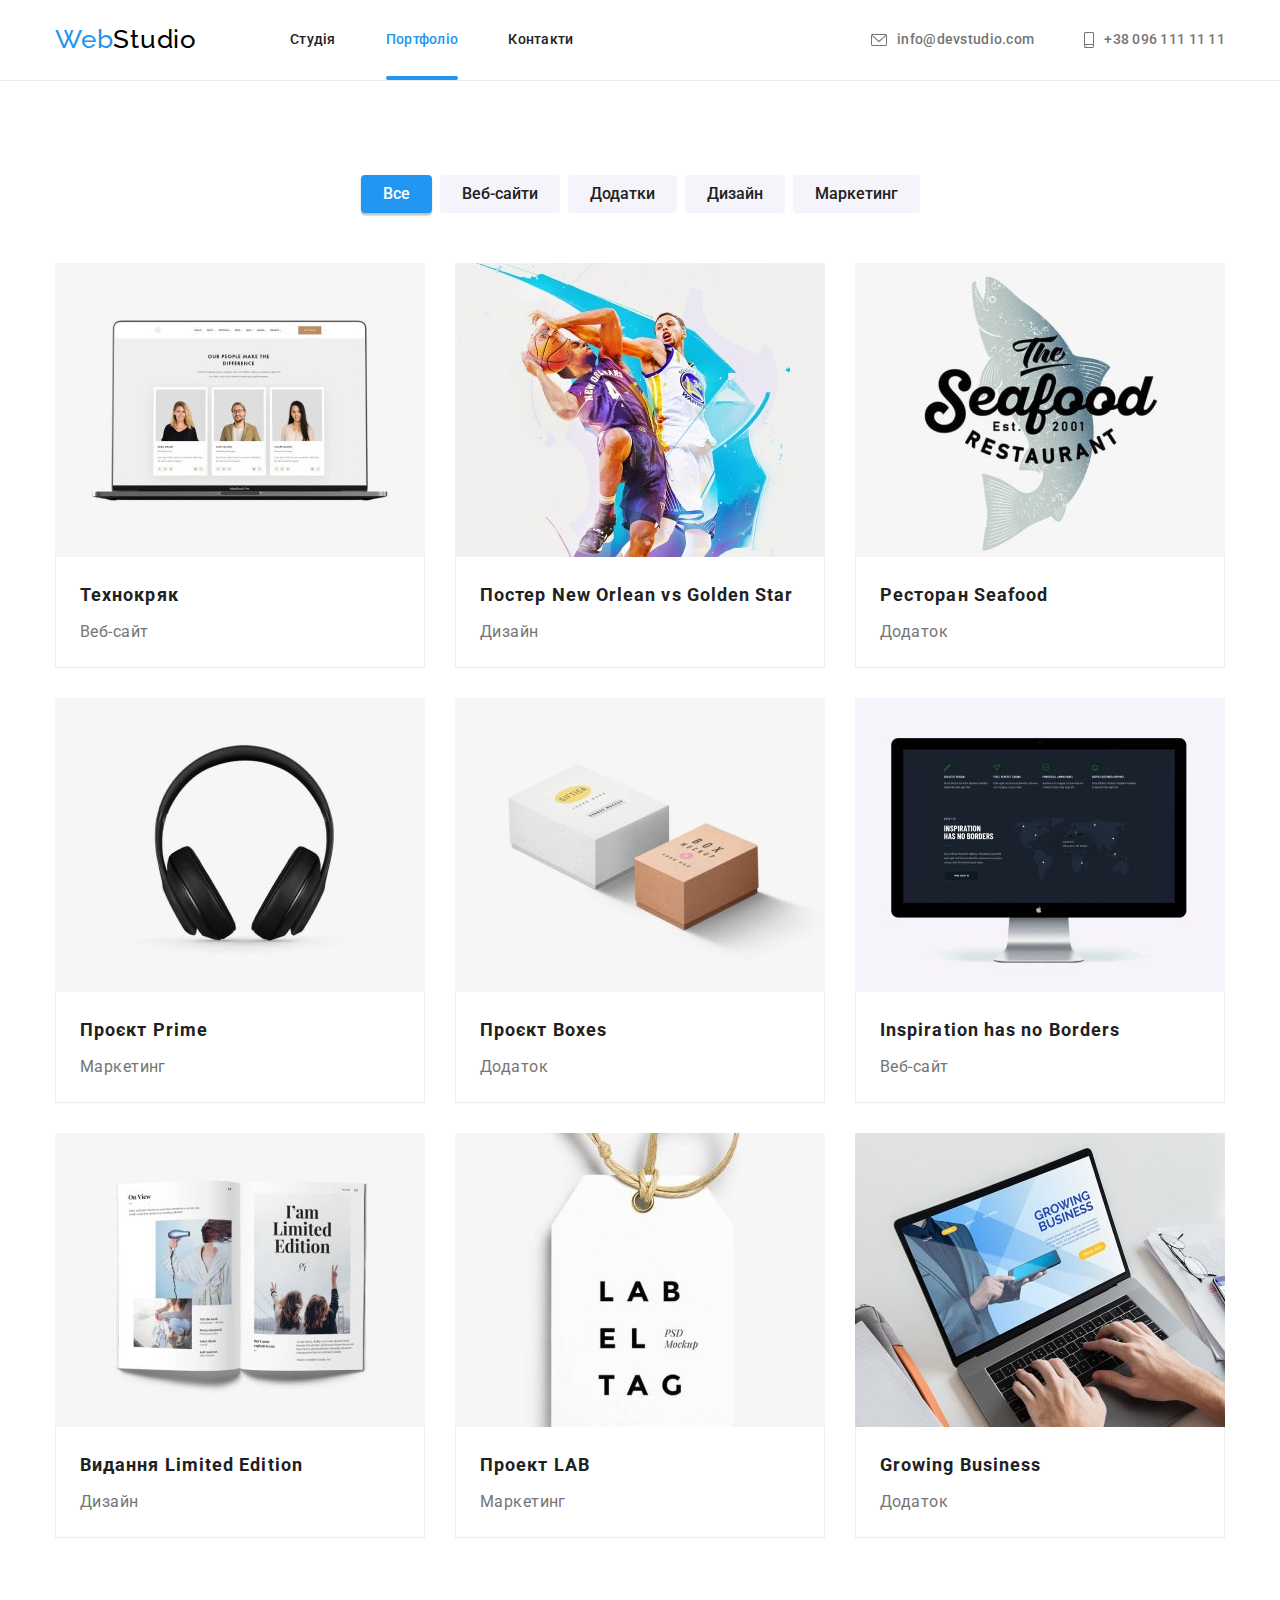
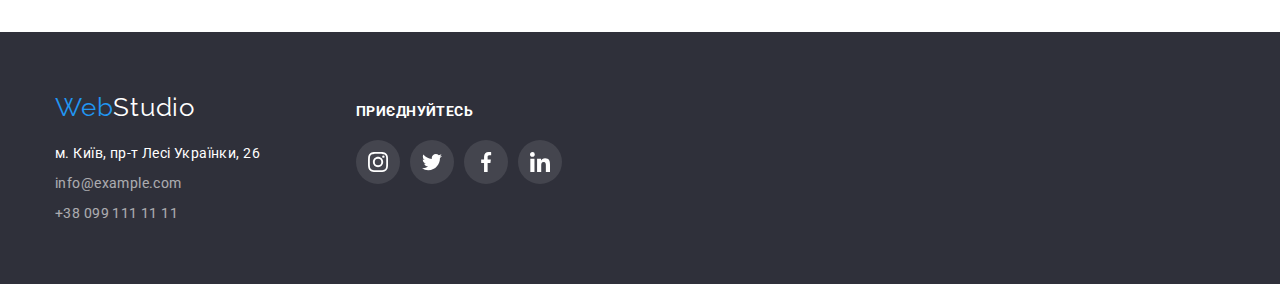
==== commit 5c64d3eb: "Changes from 4 HW." ====
--- a/portfolio.html
+++ b/portfolio.html
@@ -78,193 +78,211 @@
 
           <ul class="list card-list">
             <li class="card-item">
-              <div class="card-icon">
-                <img
-                  src="./images/portfolio/techno-kryak.jpg"
-                  alt="techno-kryak"
-                  width="370"
-                  class="card-img"
-                />
-                <div class="card-overlay">
-                  <p class="overlay-desc"
-                    >Ресурс пропонує комплексні пропозиції з різним рівнем функціоналу та сервісів.
-                    Все це дозволить відвідувачу отримати вичерпні відомості про компанію чи
-                    приватну особу.</p
-                  >
-                </div>
-              </div>
-              <div class="card-info">
-                <h2 class="card-title">Технокряк</h2>
-                <p class="card-desc">Веб-сайт</p>
-              </div>
-            </li>
-            <li class="card-item">
-              <div class="card-icon">
-                <img
-                  src="./images/portfolio/poster-no-vs-gs.jpg"
-                  alt="poster-no-vs-gs"
-                  width="370"
-                  class="card-img"
-                />
-                <div class="card-overlay">
-                  <p class="overlay-desc"
-                    >Ресурс пропонує комплексні пропозиції з різним рівнем функціоналу та сервісів.
-                    Все це дозволить відвідувачу отримати вичерпні відомості про компанію чи
-                    приватну особу.</p
-                  >
-                </div>
-              </div>
-              <div class="card-info">
-                <h2 class="card-title">Постер New Orlean vs Golden Star</h2>
-                <p class="card-desc">Дизайн</p>
-              </div>
-            </li>
-            <li class="card-item">
-              <div class="card-icon">
-                <img
-                  src="./images/portfolio/restaurant-seafood.jpg"
-                  alt="restaurant-seafood"
-                  width="370"
-                  class="card-img"
-                />
-                <div class="card-overlay">
-                  <p class="overlay-desc"
-                    >Ресурс пропонує комплексні пропозиції з різним рівнем функціоналу та сервісів.
-                    Все це дозволить відвідувачу отримати вичерпні відомості про компанію чи
-                    приватну особу.</p
-                  >
-                </div>
-              </div>
-              <div class="card-info">
-                <h2 class="card-title">Ресторан Seafood</h2>
-                <p class="card-desc">Додаток</p>
-              </div>
-            </li>
-            <li class="card-item">
-              <div class="card-icon">
-                <img
-                  src="./images/portfolio/project-prime.jpg"
-                  alt="project-prime"
-                  width="370"
-                  class="card-img"
-                />
-                <div class="card-overlay">
-                  <p class="overlay-desc"
-                    >Ресурс пропонує комплексні пропозиції з різним рівнем функціоналу та сервісів.
-                    Все це дозволить відвідувачу отримати вичерпні відомості про компанію чи
-                    приватну особу.</p
-                  >
-                </div>
-              </div>
-              <div class="card-info">
-                <h2 class="card-title">Проєкт Prime</h2>
-                <p class="card-desc">Маркетинг</p>
-              </div>
-            </li>
-            <li class="card-item">
-              <div class="card-icon">
-                <img
-                  src="./images/portfolio/project-boxes.jpg"
-                  alt="project-boxes"
-                  width="370"
-                  class="card-img"
-                />
-                <div class="card-overlay">
-                  <p class="overlay-desc"
-                    >Ресурс пропонує комплексні пропозиції з різним рівнем функціоналу та сервісів.
-                    Все це дозволить відвідувачу отримати вичерпні відомості про компанію чи
-                    приватну особу.</p
-                  >
-                </div>
-              </div>
-              <div class="card-info">
-                <h2 class="card-title">Проєкт Boxes</h2>
-                <p class="card-desc">Додаток</p>
-              </div>
-            </li>
-            <li class="card-item">
-              <div class="card-icon">
-                <img
-                  src="./images/portfolio/inspirarion-no-borders.jpg"
-                  alt="inspirarion-has-no-borders"
-                  width="370"
-                  class="card-img"
-                />
-                <div class="card-overlay">
-                  <p class="overlay-desc"
-                    >Ресурс пропонує комплексні пропозиції з різним рівнем функціоналу та сервісів.
-                    Все це дозволить відвідувачу отримати вичерпні відомості про компанію чи
-                    приватну особу.</p
-                  >
-                </div>
-              </div>
-              <div class="card-info">
-                <h2 class="card-title">Inspiration has no Borders</h2>
-                <p class="card-desc">Веб-сайт</p>
-              </div>
-            </li>
-            <li class="card-item">
-              <div class="card-icon">
-                <img
-                  src="./images/portfolio/limited-edition.jpg"
-                  alt="limited-edition"
-                  width="370"
-                  class="card-img"
-                />
-                <div class="card-overlay">
-                  <p class="overlay-desc"
-                    >Ресурс пропонує комплексні пропозиції з різним рівнем функціоналу та сервісів.
-                    Все це дозволить відвідувачу отримати вичерпні відомості про компанію чи
-                    приватну особу.</p
-                  >
-                </div>
-              </div>
-              <div class="card-info">
-                <h2 class="card-title">Видання Limited Edition</h2>
-                <p class="card-desc">Дизайн</p>
-              </div>
-            </li>
-            <li class="card-item">
-              <div class="card-icon">
-                <img
-                  src="./images/portfolio/project-lab.jpg"
-                  alt="project-lab"
-                  width="370"
-                  class="card-img"
-                />
-                <div class="card-overlay">
-                  <p class="overlay-desc"
-                    >Ресурс пропонує комплексні пропозиції з різним рівнем функціоналу та сервісів.
-                    Все це дозволить відвідувачу отримати вичерпні відомості про компанію чи
-                    приватну особу.</p
-                  >
-                </div>
-              </div>
-              <div class="card-info">
-                <h2 class="card-title">Проект LAB</h2>
-                <p class="card-desc">Маркетинг</p>
-              </div>
-            </li>
-            <li class="card-item">
-              <div class="card-icon">
-                <img
-                  src="./images/portfolio/growing-business.jpg"
-                  alt="growing-business"
-                  width="370"
-                  class="card-img"
-                />
-                <div class="card-overlay">
-                  <p class="overlay-desc"
-                    >Ресурс пропонує комплексні пропозиції з різним рівнем функціоналу та сервісів.
-                    Все це дозволить відвідувачу отримати вичерпні відомості про компанію чи
-                    приватну особу.</p
-                  >
-                </div>
-              </div>
-              <div class="card-info">
-                <h2 class="card-title">Growing Business</h2>
-                <p class="card-desc">Додаток</p>
-              </div>
+              <a href="" class="link card-link">
+                <div class="card-icon">
+                  <img
+                    src="./images/portfolio/techno-kryak.jpg"
+                    alt="techno-kryak"
+                    width="370"
+                    class="card-img"
+                  />
+                  <div class="card-overlay">
+                    <p class="overlay-desc"
+                      >Ресурс пропонує комплексні пропозиції з різним рівнем функціоналу та
+                      сервісів. Все це дозволить відвідувачу отримати вичерпні відомості про
+                      компанію чи приватну особу.</p
+                    >
+                  </div>
+                </div>
+                <div class="card-info">
+                  <h2 class="card-title">Технокряк</h2>
+                  <p class="card-desc">Веб-сайт</p>
+                </div>
+              </a>
+            </li>
+            <li class="card-item">
+              <a href="" class="link card-link">
+                <div class="card-icon">
+                  <img
+                    src="./images/portfolio/poster-no-vs-gs.jpg"
+                    alt="poster-no-vs-gs"
+                    width="370"
+                    class="card-img"
+                  />
+                  <div class="card-overlay">
+                    <p class="overlay-desc"
+                      >Ресурс пропонує комплексні пропозиції з різним рівнем функціоналу та
+                      сервісів. Все це дозволить відвідувачу отримати вичерпні відомості про
+                      компанію чи приватну особу.</p
+                    >
+                  </div>
+                </div>
+                <div class="card-info">
+                  <h2 class="card-title">Постер New Orlean vs Golden Star</h2>
+                  <p class="card-desc">Дизайн</p>
+                </div>
+              </a>
+            </li>
+            <li class="card-item">
+              <a href="" class="link card-link">
+                <div class="card-icon">
+                  <img
+                    src="./images/portfolio/restaurant-seafood.jpg"
+                    alt="restaurant-seafood"
+                    width="370"
+                    class="card-img"
+                  />
+                  <div class="card-overlay">
+                    <p class="overlay-desc"
+                      >Ресурс пропонує комплексні пропозиції з різним рівнем функціоналу та
+                      сервісів. Все це дозволить відвідувачу отримати вичерпні відомості про
+                      компанію чи приватну особу.</p
+                    >
+                  </div>
+                </div>
+                <div class="card-info">
+                  <h2 class="card-title">Ресторан Seafood</h2>
+                  <p class="card-desc">Додаток</p>
+                </div>
+              </a>
+            </li>
+            <li class="card-item">
+              <a href="" class="link card-link">
+                <div class="card-icon">
+                  <img
+                    src="./images/portfolio/project-prime.jpg"
+                    alt="project-prime"
+                    width="370"
+                    class="card-img"
+                  />
+                  <div class="card-overlay">
+                    <p class="overlay-desc"
+                      >Ресурс пропонує комплексні пропозиції з різним рівнем функціоналу та
+                      сервісів. Все це дозволить відвідувачу отримати вичерпні відомості про
+                      компанію чи приватну особу.</p
+                    >
+                  </div>
+                </div>
+                <div class="card-info">
+                  <h2 class="card-title">Проєкт Prime</h2>
+                  <p class="card-desc">Маркетинг</p>
+                </div>
+              </a>
+            </li>
+            <li class="card-item">
+              <a href="" class="link card-link">
+                <div class="card-icon">
+                  <img
+                    src="./images/portfolio/project-boxes.jpg"
+                    alt="project-boxes"
+                    width="370"
+                    class="card-img"
+                  />
+                  <div class="card-overlay">
+                    <p class="overlay-desc"
+                      >Ресурс пропонує комплексні пропозиції з різним рівнем функціоналу та
+                      сервісів. Все це дозволить відвідувачу отримати вичерпні відомості про
+                      компанію чи приватну особу.</p
+                    >
+                  </div>
+                </div>
+                <div class="card-info">
+                  <h2 class="card-title">Проєкт Boxes</h2>
+                  <p class="card-desc">Додаток</p>
+                </div>
+              </a>
+            </li>
+            <li class="card-item">
+              <a href="" class="link card-link">
+                <div class="card-icon">
+                  <img
+                    src="./images/portfolio/inspirarion-no-borders.jpg"
+                    alt="inspirarion-has-no-borders"
+                    width="370"
+                    class="card-img"
+                  />
+                  <div class="card-overlay">
+                    <p class="overlay-desc"
+                      >Ресурс пропонує комплексні пропозиції з різним рівнем функціоналу та
+                      сервісів. Все це дозволить відвідувачу отримати вичерпні відомості про
+                      компанію чи приватну особу.</p
+                    >
+                  </div>
+                </div>
+                <div class="card-info">
+                  <h2 class="card-title">Inspiration has no Borders</h2>
+                  <p class="card-desc">Веб-сайт</p>
+                </div>
+              </a>
+            </li>
+            <li class="card-item">
+              <a href="" class="link card-link">
+                <div class="card-icon">
+                  <img
+                    src="./images/portfolio/limited-edition.jpg"
+                    alt="limited-edition"
+                    width="370"
+                    class="card-img"
+                  />
+                  <div class="card-overlay">
+                    <p class="overlay-desc"
+                      >Ресурс пропонує комплексні пропозиції з різним рівнем функціоналу та
+                      сервісів. Все це дозволить відвідувачу отримати вичерпні відомості про
+                      компанію чи приватну особу.</p
+                    >
+                  </div>
+                </div>
+                <div class="card-info">
+                  <h2 class="card-title">Видання Limited Edition</h2>
+                  <p class="card-desc">Дизайн</p>
+                </div>
+              </a>
+            </li>
+            <li class="card-item">
+              <a href="" class="link card-link">
+                <div class="card-icon">
+                  <img
+                    src="./images/portfolio/project-lab.jpg"
+                    alt="project-lab"
+                    width="370"
+                    class="card-img"
+                  />
+                  <div class="card-overlay">
+                    <p class="overlay-desc"
+                      >Ресурс пропонує комплексні пропозиції з різним рівнем функціоналу та
+                      сервісів. Все це дозволить відвідувачу отримати вичерпні відомості про
+                      компанію чи приватну особу.</p
+                    >
+                  </div>
+                </div>
+                <div class="card-info">
+                  <h2 class="card-title">Проект LAB</h2>
+                  <p class="card-desc">Маркетинг</p>
+                </div>
+              </a>
+            </li>
+            <li class="card-item">
+              <a href="" class="link card-link">
+                <div class="card-icon">
+                  <img
+                    src="./images/portfolio/growing-business.jpg"
+                    alt="growing-business"
+                    width="370"
+                    class="card-img"
+                  />
+                  <div class="card-overlay">
+                    <p class="overlay-desc">
+                      Ресурс пропонує комплексні пропозиції з різним рівнем функціоналу та сервісів.
+                      Все це дозволить відвідувачу отримати вичерпні відомості про компанію чи
+                      приватну особу.
+                    </p>
+                  </div>
+                </div>
+                <div class="card-info">
+                  <h2 class="card-title">Growing Business</h2>
+                  <p class="card-desc">Додаток</p>
+                </div>
+              </a>
             </li>
           </ul>
         </div>
@@ -280,15 +298,17 @@
 
           <address>
             <ul class="list">
-              <li class="address-item"
-                ><a href="" class="link">м. Київ, пр-т Лесі Українки, 26</a></li
-              >
-              <li class="address-item"
-                ><a href="mailto:info@example.com" class="link contact">info@example.com</a>
+              <li class="address-item">
+                <a href="" class="link" target="_blank" rel="nofollow noopener noreferrer"
+                  >м. Київ, пр-т Лесі Українки, 26</a
+                >
               </li>
-              <li class="address-item"
-                ><a href="tel:+380991111111" class="link contact">+38 099 111 11 11</a></li
-              >
+              <li class="address-item">
+                <a href="mailto:info@example.com" class="link contact">info@example.com</a>
+              </li>
+              <li class="address-item">
+                <a href="tel:+380991111111" class="link contact">+38 099 111 11 11</a>
+              </li>
             </ul>
           </address>
         </div>
@@ -298,28 +318,52 @@
           <h3 class="social-title">Приєднуйтесь</h3>
           <ul class="list social-list">
             <li class="list-item social-item">
-              <a href="" class="link social-link">
+              <a
+                href=""
+                class="link social-link"
+                aria-label="instagram"
+                target="_blank"
+                rel="nofollow noopener noreferrer"
+              >
                 <svg class="social-icon">
                   <use href="./images/icons/icons.svg#icon-instagram"></use>
                 </svg>
               </a>
             </li>
             <li class="list-item social-item">
-              <a href="" class="link social-link">
+              <a
+                href=""
+                class="link social-link"
+                aria-label="twitter"
+                target="_blank"
+                rel="nofollow noopener noreferrer"
+              >
                 <svg class="social-icon">
                   <use href="./images/icons/icons.svg#icon-twitter"></use>
                 </svg>
               </a>
             </li>
             <li class="list-item social-item">
-              <a href="" class="link social-link">
+              <a
+                href=""
+                class="link social-link"
+                aria-label="facebook"
+                target="_blank"
+                rel="nofollow noopener noreferrer"
+              >
                 <svg class="social-icon">
                   <use href="./images/icons/icons.svg#icon-facebook"></use>
                 </svg>
               </a>
             </li>
             <li class="list-item social-item">
-              <a href="" class="link social-link">
+              <a
+                href=""
+                class="link social-link"
+                aria-label="linkedin"
+                target="_blank"
+                rel="nofollow noopener noreferrer"
+              >
                 <svg class="social-icon">
                   <use href="./images/icons/icons.svg#icon-linkedin"></use>
                 </svg>
--- a/css/styles.css
+++ b/css/styles.css
@@ -222,7 +222,6 @@
 }
 
 .contact-icon {
-  display: block;
   margin-right: 10px;
   fill: currentColor;
 }
@@ -524,6 +523,7 @@
 
 .client-icon {
   width: 106px;
+  height: 60px;
   fill: currentColor;
 }
 
@@ -558,6 +558,7 @@
 
 .footer .container {
   display: flex;
+  align-items: baseline;
 }
 
 .address-section {
@@ -642,13 +643,15 @@
   margin: 15px;
 
   background: var(--primary-white-color);
-  border: 1px solid #eeeeee;
-
+}
+
+.card-link {
+  display: block;
   transition: box-shadow 250ms var(--time-function);
 }
 
-.card-item:hover,
-.card-item:focus {
+.card-link:hover,
+.card-link:focus {
   box-shadow: 0px 1px 1px rgba(0, 0, 0, 0.12), 0px 4px 4px rgba(0, 0, 0, 0.06),
     1px 4px 6px rgba(0, 0, 0, 0.16);
 }
@@ -660,7 +663,6 @@
 
 .card-img {
   display: block;
-  margin: -1px 0 0 -1px;
 }
 
 .card-overlay {
@@ -693,6 +695,10 @@
 
 .card-info {
   padding: 20px 24px;
+
+  border-left: 1px solid #eeeeee;
+  border-right: 1px solid #eeeeee;
+  border-bottom: 1px solid #eeeeee;
 }
 
 .card-title {
@@ -708,4 +714,5 @@
 
   font-size: 16px;
   line-height: 1.88;
-}
+  color: var(--primary-text-color);
+}
